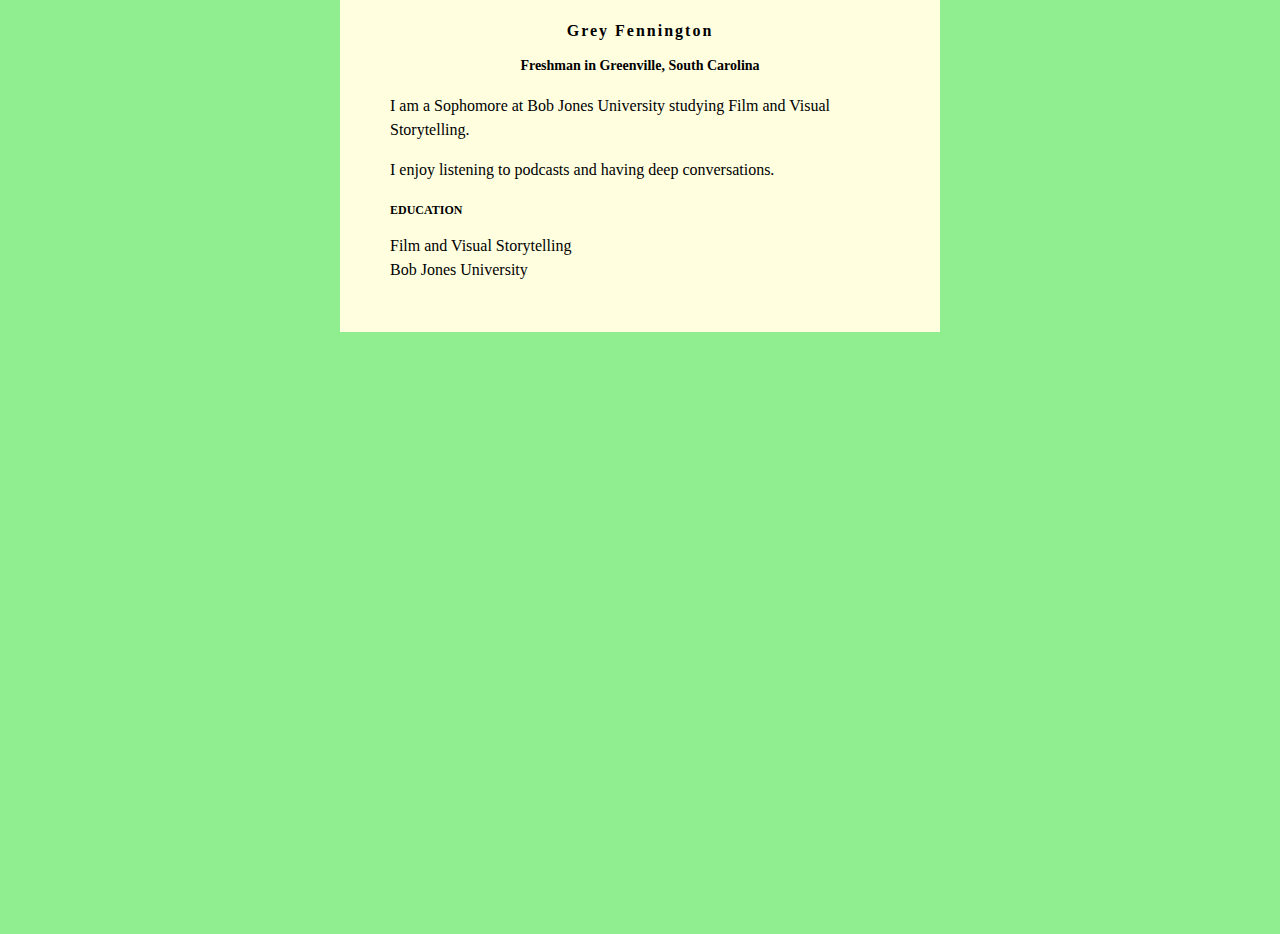
==== index.html @ 3fb25a8d "Rename Index.html to index.html" ====
<html>
<head>
<style>
body {
    background: lightgreen;
    font-family: Magneto;
}  
#content {
    background: lightyellow;
    min-width: 200px;
    max-width: 500px;
    padding: 50px;
    margin: auto;
    margin-top: -50px;
    line-height: 150%;
}
h1 {
    letter-spacing: 2px;
    font-size: 16px;
    text-align: center;
}
h2 {
    font-size: 14px;
    text-align: center;
}
h3 {
    font-size: 12px;
}
</style>
</head>    
<body>
    <div id="content">
        <h1>Grey Fennington</h1>
        <h2>Freshman in Greenville, South Carolina</h2>
        
         <p>I am a Sophomore at Bob Jones University studying Film and Visual Storytelling.</p>
         <p>
          
         </p> 
         <p>
            I enjoy listening to podcasts and having deep conversations.
         </p>
        <h3>EDUCATION</h3>
        Film and Visual Storytelling<br />
        Bob Jones University
    </div>
           
</body>
</html>
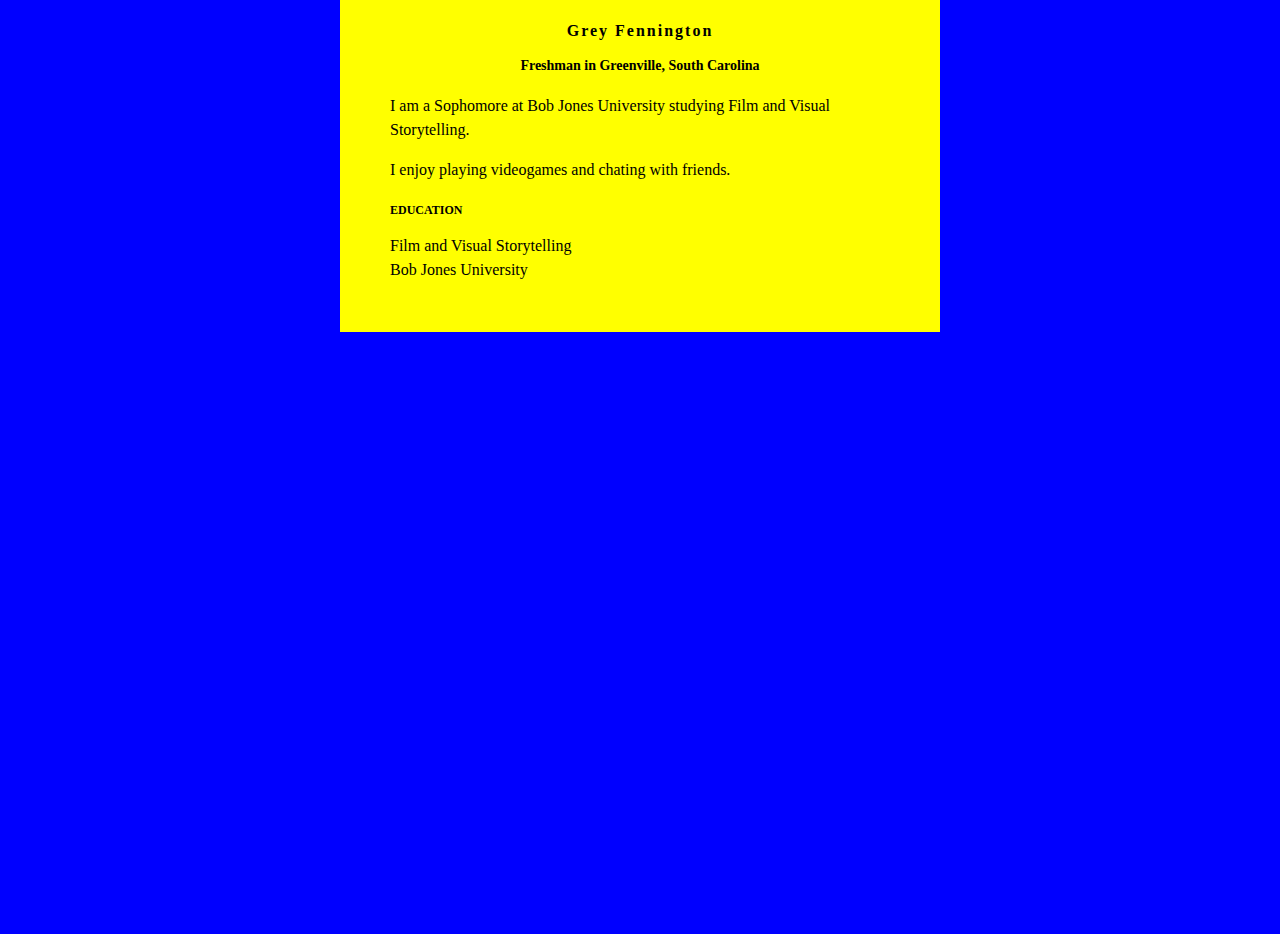
==== commit 217e35a7: "Update index.html" ====
--- a/index.html
+++ b/index.html
@@ -2,11 +2,11 @@
 <head>
 <style>
 body {
-    background: lightgreen;
+    background: Blue;
     font-family: Magneto;
 }  
 #content {
-    background: lightyellow;
+    background: Yellow;
     min-width: 200px;
     max-width: 500px;
     padding: 50px;
@@ -38,7 +38,7 @@
           
          </p> 
          <p>
-            I enjoy listening to podcasts and having deep conversations.
+            I enjoy playing videogames and chating with friends.
          </p>
         <h3>EDUCATION</h3>
         Film and Visual Storytelling<br />
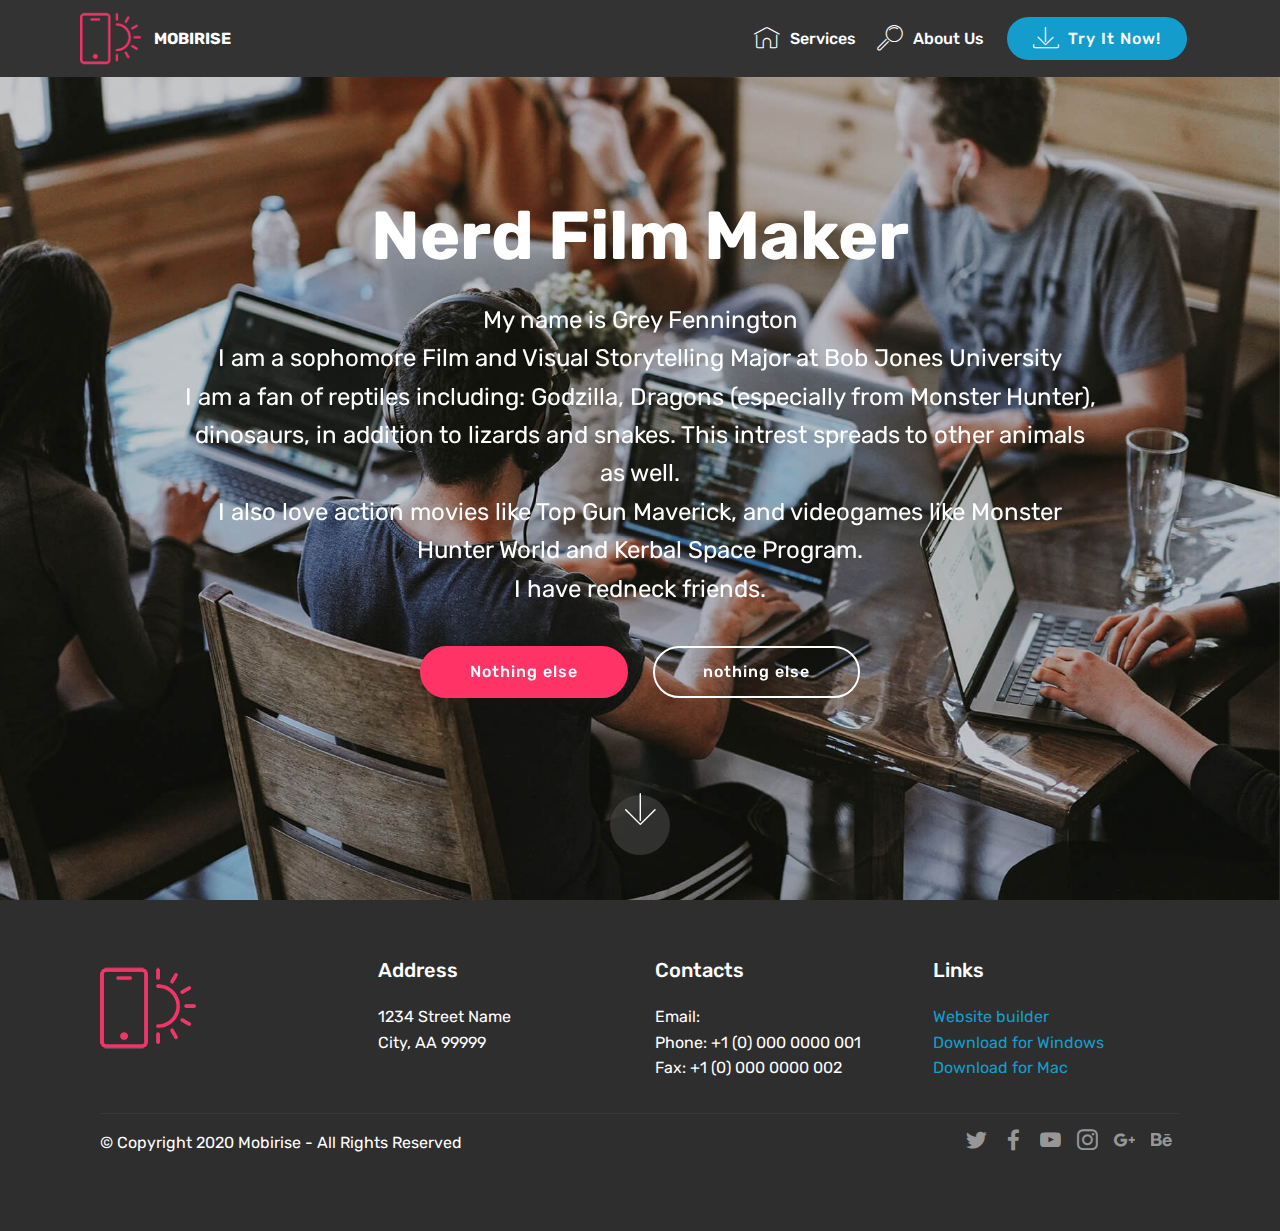
==== commit ac21796e: "Add files via upload" ====
--- a/index.html
+++ b/index.html
@@ -1,49 +1,213 @@
-<html>
+<!DOCTYPE html>
+<html  >
 <head>
-<style>
-body {
-    background: Blue;
-    font-family: Magneto;
-}  
-#content {
-    background: Yellow;
-    min-width: 200px;
-    max-width: 500px;
-    padding: 50px;
-    margin: auto;
-    margin-top: -50px;
-    line-height: 150%;
-}
-h1 {
-    letter-spacing: 2px;
-    font-size: 16px;
-    text-align: center;
-}
-h2 {
-    font-size: 14px;
-    text-align: center;
-}
-h3 {
-    font-size: 12px;
-}
-</style>
-</head>    
+  <!-- Site made with Mobirise Website Builder v4.12.4, https://mobirise.com -->
+  <meta charset="UTF-8">
+  <meta http-equiv="X-UA-Compatible" content="IE=edge">
+  <meta name="generator" content="Mobirise v4.12.4, mobirise.com">
+  <meta name="viewport" content="width=device-width, initial-scale=1, minimum-scale=1">
+  <link rel="shortcut icon" href="assets/images/logo2.png" type="image/x-icon">
+  <meta name="description" content="">
+  
+  
+  <title>Home</title>
+  <link rel="stylesheet" href="assets/web/assets/mobirise-icons/mobirise-icons.css">
+  <link rel="stylesheet" href="assets/bootstrap/css/bootstrap.min.css">
+  <link rel="stylesheet" href="assets/bootstrap/css/bootstrap-grid.min.css">
+  <link rel="stylesheet" href="assets/bootstrap/css/bootstrap-reboot.min.css">
+  <link rel="stylesheet" href="assets/socicon/css/styles.css">
+  <link rel="stylesheet" href="assets/tether/tether.min.css">
+  <link rel="stylesheet" href="assets/dropdown/css/style.css">
+  <link rel="stylesheet" href="assets/theme/css/style.css">
+  <link rel="preload" as="style" href="assets/mobirise/css/mbr-additional.css"><link rel="stylesheet" href="assets/mobirise/css/mbr-additional.css" type="text/css">
+  
+  
+  
+</head>
 <body>
-    <div id="content">
-        <h1>Grey Fennington</h1>
-        <h2>Freshman in Greenville, South Carolina</h2>
-        
-         <p>I am a Sophomore at Bob Jones University studying Film and Visual Storytelling.</p>
-         <p>
-          
-         </p> 
-         <p>
-            I enjoy playing videogames and chating with friends.
-         </p>
-        <h3>EDUCATION</h3>
-        Film and Visual Storytelling<br />
-        Bob Jones University
+  <section class="menu cid-qTkzRZLJNu" once="menu" id="menu1-0">
+
+    
+
+    <nav class="navbar navbar-expand beta-menu navbar-dropdown align-items-center navbar-fixed-top navbar-toggleable-sm">
+        <button class="navbar-toggler navbar-toggler-right" type="button" data-toggle="collapse" data-target="#navbarSupportedContent" aria-controls="navbarSupportedContent" aria-expanded="false" aria-label="Toggle navigation">
+            <div class="hamburger">
+                <span></span>
+                <span></span>
+                <span></span>
+                <span></span>
+            </div>
+        </button>
+        <div class="menu-logo">
+            <div class="navbar-brand">
+                <span class="navbar-logo">
+                    <a href="https://mobirise.com">
+                         <img src="assets/images/logo2.png" alt="Mobirise" style="height: 3.8rem;">
+                    </a>
+                </span>
+                <span class="navbar-caption-wrap">
+                    <a class="navbar-caption text-white display-4" href="https://mobirise.com">
+                        MOBIRISE
+                    </a>
+                </span>
+            </div>
+        </div>
+        <div class="collapse navbar-collapse" id="navbarSupportedContent">
+            <ul class="navbar-nav nav-dropdown" data-app-modern-menu="true">
+                <li class="nav-item">
+                    <a class="nav-link link text-white display-4" href="https://mobirise.com">
+                        <span class="mbri-home mbr-iconfont mbr-iconfont-btn"></span>
+                        Services
+                    </a>
+                </li>
+                <li class="nav-item">
+                    <a class="nav-link link text-white display-4" href="https://mobirise.com">
+                        <span class="mbri-search mbr-iconfont mbr-iconfont-btn"></span>
+                        About Us
+                    </a>
+                </li>
+            </ul>
+            <div class="navbar-buttons mbr-section-btn">
+                <a class="btn btn-sm btn-primary display-4" href="https://mobirise.com">
+                    <span class="mbri-save mbr-iconfont mbr-iconfont-btn "></span>
+                    Try It Now!
+                </a>
+            </div>
+        </div>
+    </nav>
+</section>
+
+<section class="engine"><a href="https://mobirise.info/a">online website builder</a></section><section class="cid-qTkA127IK8 mbr-fullscreen mbr-parallax-background" id="header2-1">
+
+    
+
+    
+
+    <div class="container align-center">
+        <div class="row justify-content-md-center">
+            <div class="mbr-white col-md-10">
+                <h1 class="mbr-section-title mbr-bold pb-3 mbr-fonts-style display-1">Nerd Film Maker</h1>
+                
+                <p class="mbr-text pb-3 mbr-fonts-style display-5">My name is Grey Fennington<br>I am a sophomore Film and Visual Storytelling Major at Bob Jones University<br>I am a fan of reptiles including: Godzilla, Dragons (especially from Monster Hunter), dinosaurs, in addition to lizards and snakes. This intrest spreads to other animals as well.<br>I also love action movies like Top Gun Maverick, and videogames like Monster Hunter World and Kerbal Space Program.<br>I have redneck friends.</p>
+                <div class="mbr-section-btn"><a class="btn btn-md btn-secondary display-4" href="https://mobirise.com">Nothing else</a>
+                    <a class="btn btn-md btn-white-outline display-4" href="https://mobirise.com">nothing else</a></div>
+            </div>
+        </div>
     </div>
-           
+    <div class="mbr-arrow hidden-sm-down" aria-hidden="true">
+        <a href="#next">
+            <i class="mbri-down mbr-iconfont"></i>
+        </a>
+    </div>
+</section>
+
+<section class="cid-qTkAaeaxX5" id="footer1-2">
+
+    
+
+    
+
+    <div class="container">
+        <div class="media-container-row content text-white">
+            <div class="col-12 col-md-3">
+                <div class="media-wrap">
+                    <a href="https://mobirise.com/">
+                        <img src="assets/images/logo2.png" alt="Mobirise">
+                    </a>
+                </div>
+            </div>
+            <div class="col-12 col-md-3 mbr-fonts-style display-7">
+                <h5 class="pb-3">
+                    Address
+                </h5>
+                <p class="mbr-text">
+                    1234 Street Name
+                    <br>City, AA 99999
+                </p>
+            </div>
+            <div class="col-12 col-md-3 mbr-fonts-style display-7">
+                <h5 class="pb-3">
+                    Contacts
+                </h5>
+                <p class="mbr-text">
+                    Email:&nbsp;<br>Phone: +1 (0) 000 0000 001
+                    <br>Fax: +1 (0) 000 0000 002
+                </p>
+            </div>
+            <div class="col-12 col-md-3 mbr-fonts-style display-7">
+                <h5 class="pb-3">
+                    Links
+                </h5>
+                <p class="mbr-text">
+                    <a class="text-primary" href="https://mobirise.com/">Website builder</a>
+                    <br><a class="text-primary" href="https://mobirise.com/mobirise-free-win.zip">Download for Windows</a>
+                    <br><a class="text-primary" href="https://mobirise.com/mobirise-free-mac.zip">Download for Mac</a>
+                </p>
+            </div>
+        </div>
+        <div class="footer-lower">
+            <div class="media-container-row">
+                <div class="col-sm-12">
+                    <hr>
+                </div>
+            </div>
+            <div class="media-container-row mbr-white">
+                <div class="col-sm-6 copyright">
+                    <p class="mbr-text mbr-fonts-style display-7">
+                        © Copyright 2020 Mobirise - All Rights Reserved
+                    </p>
+                </div>
+                <div class="col-md-6">
+                    <div class="social-list align-right">
+                        <div class="soc-item">
+                            <a href="https://twitter.com/mobirise" target="_blank">
+                                <span class="socicon-twitter socicon mbr-iconfont mbr-iconfont-social"></span>
+                            </a>
+                        </div>
+                        <div class="soc-item">
+                            <a href="https://www.facebook.com/pages/Mobirise/1616226671953247" target="_blank">
+                                <span class="socicon-facebook socicon mbr-iconfont mbr-iconfont-social"></span>
+                            </a>
+                        </div>
+                        <div class="soc-item">
+                            <a href="https://www.youtube.com/c/mobirise" target="_blank">
+                                <span class="socicon-youtube socicon mbr-iconfont mbr-iconfont-social"></span>
+                            </a>
+                        </div>
+                        <div class="soc-item">
+                            <a href="https://instagram.com/mobirise" target="_blank">
+                                <span class="socicon-instagram socicon mbr-iconfont mbr-iconfont-social"></span>
+                            </a>
+                        </div>
+                        <div class="soc-item">
+                            <a href="https://plus.google.com/u/0/+Mobirise" target="_blank">
+                                <span class="socicon-googleplus socicon mbr-iconfont mbr-iconfont-social"></span>
+                            </a>
+                        </div>
+                        <div class="soc-item">
+                            <a href="https://www.behance.net/Mobirise" target="_blank">
+                                <span class="socicon-behance socicon mbr-iconfont mbr-iconfont-social"></span>
+                            </a>
+                        </div>
+                    </div>
+                </div>
+            </div>
+        </div>
+    </div>
+</section>
+
+
+  <script src="assets/web/assets/jquery/jquery.min.js"></script>
+  <script src="assets/popper/popper.min.js"></script>
+  <script src="assets/bootstrap/js/bootstrap.min.js"></script>
+  <script src="assets/tether/tether.min.js"></script>
+  <script src="assets/dropdown/js/nav-dropdown.js"></script>
+  <script src="assets/dropdown/js/navbar-dropdown.js"></script>
+  <script src="assets/touchswipe/jquery.touch-swipe.min.js"></script>
+  <script src="assets/parallax/jarallax.min.js"></script>
+  <script src="assets/smoothscroll/smooth-scroll.js"></script>
+  <script src="assets/theme/js/script.js"></script>
+  
+  
 </body>
-</html>
+</html>--- a/assets/web/assets/mobirise-icons/mobirise-icons.css
+++ b/assets/web/assets/mobirise-icons/mobirise-icons.css
@@ -0,0 +1,477 @@
+@font-face {
+  font-family: 'MobiriseIcons';
+  src:  url('mobirise-icons.eot?spat4u');
+  src:  url('mobirise-icons.eot?spat4u#iefix') format('embedded-opentype'),
+    url('mobirise-icons.ttf?spat4u') format('truetype'),
+    url('mobirise-icons.woff?spat4u') format('woff'),
+    url('mobirise-icons.svg?spat4u#MobiriseIcons') format('svg');
+  font-weight: normal;
+  font-style: normal;
+  font-display: swap;
+}
+
+[class^="mbri-"], [class*=" mbri-"] {
+  /* use !important to prevent issues with browser extensions that change fonts */
+  font-family: MobiriseIcons !important;
+  speak: none;
+  font-style: normal;
+  font-weight: normal;
+  font-variant: normal;
+  text-transform: none;
+  line-height: 1;
+
+  /* Better Font Rendering =========== */
+  -webkit-font-smoothing: antialiased;
+  -moz-osx-font-smoothing: grayscale;
+}
+
+.mbri-add-submenu:before {
+  content: "\e900";
+}
+.mbri-alert:before {
+  content: "\e901";
+}
+.mbri-align-center:before {
+  content: "\e902";
+}
+.mbri-align-justify:before {
+  content: "\e903";
+}
+.mbri-align-left:before {
+  content: "\e904";
+}
+.mbri-align-right:before {
+  content: "\e905";
+}
+.mbri-android:before {
+  content: "\e906";
+}
+.mbri-apple:before {
+  content: "\e907";
+}
+.mbri-arrow-down:before {
+  content: "\e908";
+}
+.mbri-arrow-next:before {
+  content: "\e909";
+}
+.mbri-arrow-prev:before {
+  content: "\e90a";
+}
+.mbri-arrow-up:before {
+  content: "\e90b";
+}
+.mbri-bold:before {
+  content: "\e90c";
+}
+.mbri-bookmark:before {
+  content: "\e90d";
+}
+.mbri-bootstrap:before {
+  content: "\e90e";
+}
+.mbri-briefcase:before {
+  content: "\e90f";
+}
+.mbri-browse:before {
+  content: "\e910";
+}
+.mbri-bulleted-list:before {
+  content: "\e911";
+}
+.mbri-calendar:before {
+  content: "\e912";
+}
+.mbri-camera:before {
+  content: "\e913";
+}
+.mbri-cart-add:before {
+  content: "\e914";
+}
+.mbri-cart-full:before {
+  content: "\e915";
+}
+.mbri-cash:before {
+  content: "\e916";
+}
+.mbri-change-style:before {
+  content: "\e917";
+}
+.mbri-chat:before {
+  content: "\e918";
+}
+.mbri-clock:before {
+  content: "\e919";
+}
+.mbri-close:before {
+  content: "\e91a";
+}
+.mbri-cloud:before {
+  content: "\e91b";
+}
+.mbri-code:before {
+  content: "\e91c";
+}
+.mbri-contact-form:before {
+  content: "\e91d";
+}
+.mbri-credit-card:before {
+  content: "\e91e";
+}
+.mbri-cursor-click:before {
+  content: "\e91f";
+}
+.mbri-cust-feedback:before {
+  content: "\e920";
+}
+.mbri-database:before {
+  content: "\e921";
+}
+.mbri-delivery:before {
+  content: "\e922";
+}
+.mbri-desktop:before {
+  content: "\e923";
+}
+.mbri-devices:before {
+  content: "\e924";
+}
+.mbri-down:before {
+  content: "\e925";
+}
+.mbri-download:before {
+  content: "\e989";
+}
+.mbri-drag-n-drop:before {
+  content: "\e927";
+}
+.mbri-drag-n-drop2:before {
+  content: "\e928";
+}
+.mbri-edit:before {
+  content: "\e929";
+}
+.mbri-edit2:before {
+  content: "\e92a";
+}
+.mbri-error:before {
+  content: "\e92b";
+}
+.mbri-extension:before {
+  content: "\e92c";
+}
+.mbri-features:before {
+  content: "\e92d";
+}
+.mbri-file:before {
+  content: "\e92e";
+}
+.mbri-flag:before {
+  content: "\e92f";
+}
+.mbri-folder:before {
+  content: "\e930";
+}
+.mbri-gift:before {
+  content: "\e931";
+}
+.mbri-github:before {
+  content: "\e932";
+}
+.mbri-globe:before {
+  content: "\e933";
+}
+.mbri-globe-2:before {
+  content: "\e934";
+}
+.mbri-growing-chart:before {
+  content: "\e935";
+}
+.mbri-hearth:before {
+  content: "\e936";
+}
+.mbri-help:before {
+  content: "\e937";
+}
+.mbri-home:before {
+  content: "\e938";
+}
+.mbri-hot-cup:before {
+  content: "\e939";
+}
+.mbri-idea:before {
+  content: "\e93a";
+}
+.mbri-image-gallery:before {
+  content: "\e93b";
+}
+.mbri-image-slider:before {
+  content: "\e93c";
+}
+.mbri-info:before {
+  content: "\e93d";
+}
+.mbri-italic:before {
+  content: "\e93e";
+}
+.mbri-key:before {
+  content: "\e93f";
+}
+.mbri-laptop:before {
+  content: "\e940";
+}
+.mbri-layers:before {
+  content: "\e941";
+}
+.mbri-left-right:before {
+  content: "\e942";
+}
+.mbri-left:before {
+  content: "\e943";
+}
+.mbri-letter:before {
+  content: "\e944";
+}
+.mbri-like:before {
+  content: "\e945";
+}
+.mbri-link:before {
+  content: "\e946";
+}
+.mbri-lock:before {
+  content: "\e947";
+}
+.mbri-login:before {
+  content: "\e948";
+}
+.mbri-logout:before {
+  content: "\e949";
+}
+.mbri-magic-stick:before {
+  content: "\e94a";
+}
+.mbri-map-pin:before {
+  content: "\e94b";
+}
+.mbri-menu:before {
+  content: "\e94c";
+}
+.mbri-mobile:before {
+  content: "\e94d";
+}
+.mbri-mobile2:before {
+  content: "\e94e";
+}
+.mbri-mobirise:before {
+  content: "\e94f";
+}
+.mbri-more-horizontal:before {
+  content: "\e950";
+}
+.mbri-more-vertical:before {
+  content: "\e951";
+}
+.mbri-music:before {
+  content: "\e952";
+}
+.mbri-new-file:before {
+  content: "\e953";
+}
+.mbri-numbered-list:before {
+  content: "\e954";
+}
+.mbri-opened-folder:before {
+  content: "\e955";
+}
+.mbri-pages:before {
+  content: "\e956";
+}
+.mbri-paper-plane:before {
+  content: "\e957";
+}
+.mbri-paperclip:before {
+  content: "\e958";
+}
+.mbri-photo:before {
+  content: "\e959";
+}
+.mbri-photos:before {
+  content: "\e95a";
+}
+.mbri-pin:before {
+  content: "\e95b";
+}
+.mbri-play:before {
+  content: "\e95c";
+}
+.mbri-plus:before {
+  content: "\e95d";
+}
+.mbri-preview:before {
+  content: "\e95e";
+}
+.mbri-print:before {
+  content: "\e95f";
+}
+.mbri-protect:before {
+  content: "\e960";
+}
+.mbri-question:before {
+  content: "\e961";
+}
+.mbri-quote-left:before {
+  content: "\e962";
+}
+.mbri-quote-right:before {
+  content: "\e963";
+}
+.mbri-refresh:before {
+  content: "\e964";
+}
+.mbri-responsive:before {
+  content: "\e965";
+}
+.mbri-right:before {
+  content: "\e966";
+}
+.mbri-rocket:before {
+  content: "\e967";
+}
+.mbri-sad-face:before {
+  content: "\e968";
+}
+.mbri-sale:before {
+  content: "\e969";
+}
+.mbri-save:before {
+  content: "\e96a";
+}
+.mbri-search:before {
+  content: "\e96b";
+}
+.mbri-setting:before {
+  content: "\e96c";
+}
+.mbri-setting2:before {
+  content: "\e96d";
+}
+.mbri-setting3:before {
+  content: "\e96e";
+}
+.mbri-share:before {
+  content: "\e96f";
+}
+.mbri-shopping-bag:before {
+  content: "\e970";
+}
+.mbri-shopping-basket:before {
+  content: "\e971";
+}
+.mbri-shopping-cart:before {
+  content: "\e972";
+}
+.mbri-sites:before {
+  content: "\e973";
+}
+.mbri-smile-face:before {
+  content: "\e974";
+}
+.mbri-speed:before {
+  content: "\e975";
+}
+.mbri-star:before {
+  content: "\e976";
+}
+.mbri-success:before {
+  content: "\e977";
+}
+.mbri-sun:before {
+  content: "\e978";
+}
+.mbri-sun2:before {
+  content: "\e979";
+}
+.mbri-tablet:before {
+  content: "\e97a";
+}
+.mbri-tablet-vertical:before {
+  content: "\e97b";
+}
+.mbri-target:before {
+  content: "\e97c";
+}
+.mbri-timer:before {
+  content: "\e97d";
+}
+.mbri-to-ftp:before {
+  content: "\e97e";
+}
+.mbri-to-local-drive:before {
+  content: "\e97f";
+}
+.mbri-touch-swipe:before {
+  content: "\e980";
+}
+.mbri-touch:before {
+  content: "\e981";
+}
+.mbri-trash:before {
+  content: "\e982";
+}
+.mbri-underline:before {
+  content: "\e983";
+}
+.mbri-unlink:before {
+  content: "\e984";
+}
+.mbri-unlock:before {
+  content: "\e985";
+}
+.mbri-up-down:before {
+  content: "\e986";
+}
+.mbri-up:before {
+  content: "\e987";
+}
+.mbri-update:before {
+  content: "\e988";
+}
+.mbri-upload:before {
+ content: "\e926"; 
+}
+.mbri-user:before {
+  content: "\e98a";
+}
+.mbri-user2:before {
+  content: "\e98b";
+}
+.mbri-users:before {
+  content: "\e98c";
+}
+.mbri-video:before {
+  content: "\e98d";
+}
+.mbri-video-play:before {
+  content: "\e98e";
+}
+.mbri-watch:before {
+  content: "\e98f";
+}
+.mbri-website-theme:before {
+  content: "\e990";
+}
+.mbri-wifi:before {
+  content: "\e991";
+}
+.mbri-windows:before {
+  content: "\e992";
+}
+.mbri-zoom-out:before {
+  content: "\e993";
+}
+.mbri-redo:before {
+  content: "\e994";
+}
+.mbri-undo:before {
+  content: "\e995";
+}
--- a/assets/socicon/css/styles.css
+++ b/assets/socicon/css/styles.css
@@ -0,0 +1,933 @@
+@charset "UTF-8";
+
+@font-face {
+  font-family: 'Socicon';
+  src:  url('../fonts/socicon.eot');
+  src:  url('../fonts/socicon.eot?#iefix') format('embedded-opentype'),
+    url('../fonts/socicon.woff2') format('woff2'),
+    url('../fonts/socicon.ttf') format('truetype'),
+    url('../fonts/socicon.woff') format('woff'),
+    url('../fonts/socicon.svg#socicon') format('svg');
+  font-weight: normal;
+  font-style: normal;
+}
+
+[data-icon]:before {
+  font-family: "socicon" !important;
+  content: attr(data-icon);
+  font-style: normal !important;
+  font-weight: normal !important;
+  font-variant: normal !important;
+  text-transform: none !important;
+  speak: none;
+  line-height: 1;
+  -webkit-font-smoothing: antialiased;
+  -moz-osx-font-smoothing: grayscale;
+}
+
+[class^="socicon-"], [class*=" socicon-"] {
+  /* use !important to prevent issues with browser extensions that change fonts */
+  font-family: 'Socicon' !important;
+  speak: none;
+  font-style: normal;
+  font-weight: normal;
+  font-variant: normal;
+  text-transform: none;
+  line-height: 1;
+
+  /* Better Font Rendering =========== */
+  -webkit-font-smoothing: antialiased;
+  -moz-osx-font-smoothing: grayscale;
+}
+
+.socicon-eitaa:before {
+  content: "\e97c";
+}
+.socicon-soroush:before {
+  content: "\e97d";
+}
+.socicon-bale:before {
+  content: "\e97e";
+}
+.socicon-zazzle:before {
+  content: "\e97b";
+}
+.socicon-society6:before {
+  content: "\e97a";
+}
+.socicon-redbubble:before {
+  content: "\e979";
+}
+.socicon-avvo:before {
+  content: "\e978";
+}
+.socicon-stitcher:before {
+  content: "\e977";
+}
+.socicon-googlehangouts:before {
+  content: "\e974";
+}
+.socicon-dlive:before {
+  content: "\e975";
+}
+.socicon-vsco:before {
+  content: "\e976";
+}
+.socicon-flipboard:before {
+  content: "\e973";
+}
+.socicon-ubuntu:before {
+  content: "\e958";
+}
+.socicon-artstation:before {
+  content: "\e959";
+}
+.socicon-invision:before {
+  content: "\e95a";
+}
+.socicon-torial:before {
+  content: "\e95b";
+}
+.socicon-collectorz:before {
+  content: "\e95c";
+}
+.socicon-seenthis:before {
+  content: "\e95d";
+}
+.socicon-googleplaymusic:before {
+  content: "\e95e";
+}
+.socicon-debian:before {
+  content: "\e95f";
+}
+.socicon-filmfreeway:before {
+  content: "\e960";
+}
+.socicon-gnome:before {
+  content: "\e961";
+}
+.socicon-itchio:before {
+  content: "\e962";
+}
+.socicon-jamendo:before {
+  content: "\e963";
+}
+.socicon-mix:before {
+  content: "\e964";
+}
+.socicon-sharepoint:before {
+  content: "\e965";
+}
+.socicon-tinder:before {
+  content: "\e966";
+}
+.socicon-windguru:before {
+  content: "\e967";
+}
+.socicon-cdbaby:before {
+  content: "\e968";
+}
+.socicon-elementaryos:before {
+  content: "\e969";
+}
+.socicon-stage32:before {
+  content: "\e96a";
+}
+.socicon-tiktok:before {
+  content: "\e96b";
+}
+.socicon-gitter:before {
+  content: "\e96c";
+}
+.socicon-letterboxd:before {
+  content: "\e96d";
+}
+.socicon-threema:before {
+  content: "\e96e";
+}
+.socicon-splice:before {
+  content: "\e96f";
+}
+.socicon-metapop:before {
+  content: "\e970";
+}
+.socicon-naver:before {
+  content: "\e971";
+}
+.socicon-remote:before {
+  content: "\e972";
+}
+.socicon-internet:before {
+  content: "\e957";
+}
+.socicon-moddb:before {
+  content: "\e94b";
+}
+.socicon-indiedb:before {
+  content: "\e94c";
+}
+.socicon-traxsource:before {
+  content: "\e94d";
+}
+.socicon-gamefor:before {
+  content: "\e94e";
+}
+.socicon-pixiv:before {
+  content: "\e94f";
+}
+.socicon-myanimelist:before {
+  content: "\e950";
+}
+.socicon-blackberry:before {
+  content: "\e951";
+}
+.socicon-wickr:before {
+  content: "\e952";
+}
+.socicon-spip:before {
+  content: "\e953";
+}
+.socicon-napster:before {
+  content: "\e954";
+}
+.socicon-beatport:before {
+  content: "\e955";
+}
+.socicon-hackerone:before {
+  content: "\e956";
+}
+.socicon-hackernews:before {
+  content: "\e946";
+}
+.socicon-smashwords:before {
+  content: "\e947";
+}
+.socicon-kobo:before {
+  content: "\e948";
+}
+.socicon-bookbub:before {
+  content: "\e949";
+}
+.socicon-mailru:before {
+  content: "\e94a";
+}
+.socicon-gitlab:before {
+  content: "\e945";
+}
+.socicon-instructables:before {
+  content: "\e944";
+}
+.socicon-portfolio:before {
+  content: "\e943";
+}
+.socicon-codered:before {
+  content: "\e940";
+}
+.socicon-origin:before {
+  content: "\e941";
+}
+.socicon-nextdoor:before {
+  content: "\e942";
+}
+.socicon-udemy:before {
+  content: "\e93f";
+}
+.socicon-livemaster:before {
+  content: "\e93e";
+}
+.socicon-crunchbase:before {
+  content: "\e93b";
+}
+.socicon-homefy:before {
+  content: "\e93c";
+}
+.socicon-calendly:before {
+  content: "\e93d";
+}
+.socicon-realtor:before {
+  content: "\e90f";
+}
+.socicon-tidal:before {
+  content: "\e910";
+}
+.socicon-qobuz:before {
+  content: "\e911";
+}
+.socicon-natgeo:before {
+  content: "\e912";
+}
+.socicon-mastodon:before {
+  content: "\e913";
+}
+.socicon-unsplash:before {
+  content: "\e914";
+}
+.socicon-homeadvisor:before {
+  content: "\e915";
+}
+.socicon-angieslist:before {
+  content: "\e916";
+}
+.socicon-codepen:before {
+  content: "\e917";
+}
+.socicon-slack:before {
+  content: "\e918";
+}
+.socicon-openaigym:before {
+  content: "\e919";
+}
+.socicon-logmein:before {
+  content: "\e91a";
+}
+.socicon-fiverr:before {
+  content: "\e91b";
+}
+.socicon-gotomeeting:before {
+  content: "\e91c";
+}
+.socicon-aliexpress:before {
+  content: "\e91d";
+}
+.socicon-guru:before {
+  content: "\e91e";
+}
+.socicon-appstore:before {
+  content: "\e91f";
+}
+.socicon-homes:before {
+  content: "\e920";
+}
+.socicon-zoom:before {
+  content: "\e921";
+}
+.socicon-alibaba:before {
+  content: "\e922";
+}
+.socicon-craigslist:before {
+  content: "\e923";
+}
+.socicon-wix:before {
+  content: "\e924";
+}
+.socicon-redfin:before {
+  content: "\e925";
+}
+.socicon-googlecalendar:before {
+  content: "\e926";
+}
+.socicon-shopify:before {
+  content: "\e927";
+}
+.socicon-freelancer:before {
+  content: "\e928";
+}
+.socicon-seedrs:before {
+  content: "\e929";
+}
+.socicon-bing:before {
+  content: "\e92a";
+}
+.socicon-doodle:before {
+  content: "\e92b";
+}
+.socicon-bonanza:before {
+  content: "\e92c";
+}
+.socicon-squarespace:before {
+  content: "\e92d";
+}
+.socicon-toptal:before {
+  content: "\e92e";
+}
+.socicon-gust:before {
+  content: "\e92f";
+}
+.socicon-ask:before {
+  content: "\e930";
+}
+.socicon-trulia:before {
+  content: "\e931";
+}
+.socicon-loomly:before {
+  content: "\e932";
+}
+.socicon-ghost:before {
+  content: "\e933";
+}
+.socicon-upwork:before {
+  content: "\e934";
+}
+.socicon-fundable:before {
+  content: "\e935";
+}
+.socicon-booking:before {
+  content: "\e936";
+}
+.socicon-googlemaps:before {
+  content: "\e937";
+}
+.socicon-zillow:before {
+  content: "\e938";
+}
+.socicon-niconico:before {
+  content: "\e939";
+}
+.socicon-toneden:before {
+  content: "\e93a";
+}
+.socicon-augment:before {
+  content: "\e908";
+}
+.socicon-bitbucket:before {
+  content: "\e909";
+}
+.socicon-fyuse:before {
+  content: "\e90a";
+}
+.socicon-yt-gaming:before {
+  content: "\e90b";
+}
+.socicon-sketchfab:before {
+  content: "\e90c";
+}
+.socicon-mobcrush:before {
+  content: "\e90d";
+}
+.socicon-microsoft:before {
+  content: "\e90e";
+}
+.socicon-pandora:before {
+  content: "\e907";
+}
+.socicon-messenger:before {
+  content: "\e906";
+}
+.socicon-gamewisp:before {
+  content: "\e905";
+}
+.socicon-bloglovin:before {
+  content: "\e904";
+}
+.socicon-tunein:before {
+  content: "\e903";
+}
+.socicon-gamejolt:before {
+  content: "\e901";
+}
+.socicon-trello:before {
+  content: "\e902";
+}
+.socicon-spreadshirt:before {
+  content: "\e900";
+}
+.socicon-500px:before {
+  content: "\e000";
+}
+.socicon-8tracks:before {
+  content: "\e001";
+}
+.socicon-airbnb:before {
+  content: "\e002";
+}
+.socicon-alliance:before {
+  content: "\e003";
+}
+.socicon-amazon:before {
+  content: "\e004";
+}
+.socicon-amplement:before {
+  content: "\e005";
+}
+.socicon-android:before {
+  content: "\e006";
+}
+.socicon-angellist:before {
+  content: "\e007";
+}
+.socicon-apple:before {
+  content: "\e008";
+}
+.socicon-appnet:before {
+  content: "\e009";
+}
+.socicon-baidu:before {
+  content: "\e00a";
+}
+.socicon-bandcamp:before {
+  content: "\e00b";
+}
+.socicon-battlenet:before {
+  content: "\e00c";
+}
+.socicon-mixer:before {
+  content: "\e00d";
+}
+.socicon-bebee:before {
+  content: "\e00e";
+}
+.socicon-bebo:before {
+  content: "\e00f";
+}
+.socicon-behance:before {
+  content: "\e010";
+}
+.socicon-blizzard:before {
+  content: "\e011";
+}
+.socicon-blogger:before {
+  content: "\e012";
+}
+.socicon-buffer:before {
+  content: "\e013";
+}
+.socicon-chrome:before {
+  content: "\e014";
+}
+.socicon-coderwall:before {
+  content: "\e015";
+}
+.socicon-curse:before {
+  content: "\e016";
+}
+.socicon-dailymotion:before {
+  content: "\e017";
+}
+.socicon-deezer:before {
+  content: "\e018";
+}
+.socicon-delicious:before {
+  content: "\e019";
+}
+.socicon-deviantart:before {
+  content: "\e01a";
+}
+.socicon-diablo:before {
+  content: "\e01b";
+}
+.socicon-digg:before {
+  content: "\e01c";
+}
+.socicon-discord:before {
+  content: "\e01d";
+}
+.socicon-disqus:before {
+  content: "\e01e";
+}
+.socicon-douban:before {
+  content: "\e01f";
+}
+.socicon-draugiem:before {
+  content: "\e020";
+}
+.socicon-dribbble:before {
+  content: "\e021";
+}
+.socicon-drupal:before {
+  content: "\e022";
+}
+.socicon-ebay:before {
+  content: "\e023";
+}
+.socicon-ello:before {
+  content: "\e024";
+}
+.socicon-endomodo:before {
+  content: "\e025";
+}
+.socicon-envato:before {
+  content: "\e026";
+}
+.socicon-etsy:before {
+  content: "\e027";
+}
+.socicon-facebook:before {
+  content: "\e028";
+}
+.socicon-feedburner:before {
+  content: "\e029";
+}
+.socicon-filmweb:before {
+  content: "\e02a";
+}
+.socicon-firefox:before {
+  content: "\e02b";
+}
+.socicon-flattr:before {
+  content: "\e02c";
+}
+.socicon-flickr:before {
+  content: "\e02d";
+}
+.socicon-formulr:before {
+  content: "\e02e";
+}
+.socicon-forrst:before {
+  content: "\e02f";
+}
+.socicon-foursquare:before {
+  content: "\e030";
+}
+.socicon-friendfeed:before {
+  content: "\e031";
+}
+.socicon-github:before {
+  content: "\e032";
+}
+.socicon-goodreads:before {
+  content: "\e033";
+}
+.socicon-google:before {
+  content: "\e034";
+}
+.socicon-googlescholar:before {
+  content: "\e035";
+}
+.socicon-googlegroups:before {
+  content: "\e036";
+}
+.socicon-googlephotos:before {
+  content: "\e037";
+}
+.socicon-googleplus:before {
+  content: "\e038";
+}
+.socicon-grooveshark:before {
+  content: "\e039";
+}
+.socicon-hackerrank:before {
+  content: "\e03a";
+}
+.socicon-hearthstone:before {
+  content: "\e03b";
+}
+.socicon-hellocoton:before {
+  content: "\e03c";
+}
+.socicon-heroes:before {
+  content: "\e03d";
+}
+.socicon-smashcast:before {
+  content: "\e03e";
+}
+.socicon-horde:before {
+  content: "\e03f";
+}
+.socicon-houzz:before {
+  content: "\e040";
+}
+.socicon-icq:before {
+  content: "\e041";
+}
+.socicon-identica:before {
+  content: "\e042";
+}
+.socicon-imdb:before {
+  content: "\e043";
+}
+.socicon-instagram:before {
+  content: "\e044";
+}
+.socicon-issuu:before {
+  content: "\e045";
+}
+.socicon-istock:before {
+  content: "\e046";
+}
+.socicon-itunes:before {
+  content: "\e047";
+}
+.socicon-keybase:before {
+  content: "\e048";
+}
+.socicon-lanyrd:before {
+  content: "\e049";
+}
+.socicon-lastfm:before {
+  content: "\e04a";
+}
+.socicon-line:before {
+  content: "\e04b";
+}
+.socicon-linkedin:before {
+  content: "\e04c";
+}
+.socicon-livejournal:before {
+  content: "\e04d";
+}
+.socicon-lyft:before {
+  content: "\e04e";
+}
+.socicon-macos:before {
+  content: "\e04f";
+}
+.socicon-mail:before {
+  content: "\e050";
+}
+.socicon-medium:before {
+  content: "\e051";
+}
+.socicon-meetup:before {
+  content: "\e052";
+}
+.socicon-mixcloud:before {
+  content: "\e053";
+}
+.socicon-modelmayhem:before {
+  content: "\e054";
+}
+.socicon-mumble:before {
+  content: "\e055";
+}
+.socicon-myspace:before {
+  content: "\e056";
+}
+.socicon-newsvine:before {
+  content: "\e057";
+}
+.socicon-nintendo:before {
+  content: "\e058";
+}
+.socicon-npm:before {
+  content: "\e059";
+}
+.socicon-odnoklassniki:before {
+  content: "\e05a";
+}
+.socicon-openid:before {
+  content: "\e05b";
+}
+.socicon-opera:before {
+  content: "\e05c";
+}
+.socicon-outlook:before {
+  content: "\e05d";
+}
+.socicon-overwatch:before {
+  content: "\e05e";
+}
+.socicon-patreon:before {
+  content: "\e05f";
+}
+.socicon-paypal:before {
+  content: "\e060";
+}
+.socicon-periscope:before {
+  content: "\e061";
+}
+.socicon-persona:before {
+  content: "\e062";
+}
+.socicon-pinterest:before {
+  content: "\e063";
+}
+.socicon-play:before {
+  content: "\e064";
+}
+.socicon-player:before {
+  content: "\e065";
+}
+.socicon-playstation:before {
+  content: "\e066";
+}
+.socicon-pocket:before {
+  content: "\e067";
+}
+.socicon-qq:before {
+  content: "\e068";
+}
+.socicon-quora:before {
+  content: "\e069";
+}
+.socicon-raidcall:before {
+  content: "\e06a";
+}
+.socicon-ravelry:before {
+  content: "\e06b";
+}
+.socicon-reddit:before {
+  content: "\e06c";
+}
+.socicon-renren:before {
+  content: "\e06d";
+}
+.socicon-researchgate:before {
+  content: "\e06e";
+}
+.socicon-residentadvisor:before {
+  content: "\e06f";
+}
+.socicon-reverbnation:before {
+  content: "\e070";
+}
+.socicon-rss:before {
+  content: "\e071";
+}
+.socicon-sharethis:before {
+  content: "\e072";
+}
+.socicon-skype:before {
+  content: "\e073";
+}
+.socicon-slideshare:before {
+  content: "\e074";
+}
+.socicon-smugmug:before {
+  content: "\e075";
+}
+.socicon-snapchat:before {
+  content: "\e076";
+}
+.socicon-songkick:before {
+  content: "\e077";
+}
+.socicon-soundcloud:before {
+  content: "\e078";
+}
+.socicon-spotify:before {
+  content: "\e079";
+}
+.socicon-stackexchange:before {
+  content: "\e07a";
+}
+.socicon-stackoverflow:before {
+  content: "\e07b";
+}
+.socicon-starcraft:before {
+  content: "\e07c";
+}
+.socicon-stayfriends:before {
+  content: "\e07d";
+}
+.socicon-steam:before {
+  content: "\e07e";
+}
+.socicon-storehouse:before {
+  content: "\e07f";
+}
+.socicon-strava:before {
+  content: "\e080";
+}
+.socicon-streamjar:before {
+  content: "\e081";
+}
+.socicon-stumbleupon:before {
+  content: "\e082";
+}
+.socicon-swarm:before {
+  content: "\e083";
+}
+.socicon-teamspeak:before {
+  content: "\e084";
+}
+.socicon-teamviewer:before {
+  content: "\e085";
+}
+.socicon-technorati:before {
+  content: "\e086";
+}
+.socicon-telegram:before {
+  content: "\e087";
+}
+.socicon-tripadvisor:before {
+  content: "\e088";
+}
+.socicon-tripit:before {
+  content: "\e089";
+}
+.socicon-triplej:before {
+  content: "\e08a";
+}
+.socicon-tumblr:before {
+  content: "\e08b";
+}
+.socicon-twitch:before {
+  content: "\e08c";
+}
+.socicon-twitter:before {
+  content: "\e08d";
+}
+.socicon-uber:before {
+  content: "\e08e";
+}
+.socicon-ventrilo:before {
+  content: "\e08f";
+}
+.socicon-viadeo:before {
+  content: "\e090";
+}
+.socicon-viber:before {
+  content: "\e091";
+}
+.socicon-viewbug:before {
+  content: "\e092";
+}
+.socicon-vimeo:before {
+  content: "\e093";
+}
+.socicon-vine:before {
+  content: "\e094";
+}
+.socicon-vkontakte:before {
+  content: "\e095";
+}
+.socicon-warcraft:before {
+  content: "\e096";
+}
+.socicon-wechat:before {
+  content: "\e097";
+}
+.socicon-weibo:before {
+  content: "\e098";
+}
+.socicon-whatsapp:before {
+  content: "\e099";
+}
+.socicon-wikipedia:before {
+  content: "\e09a";
+}
+.socicon-windows:before {
+  content: "\e09b";
+}
+.socicon-wordpress:before {
+  content: "\e09c";
+}
+.socicon-wykop:before {
+  content: "\e09d";
+}
+.socicon-xbox:before {
+  content: "\e09e";
+}
+.socicon-xing:before {
+  content: "\e09f";
+}
+.socicon-yahoo:before {
+  content: "\e0a0";
+}
+.socicon-yammer:before {
+  content: "\e0a1";
+}
+.socicon-yandex:before {
+  content: "\e0a2";
+}
+.socicon-yelp:before {
+  content: "\e0a3";
+}
+.socicon-younow:before {
+  content: "\e0a4";
+}
+.socicon-youtube:before {
+  content: "\e0a5";
+}
+.socicon-zapier:before {
+  content: "\e0a6";
+}
+.socicon-zerply:before {
+  content: "\e0a7";
+}
+.socicon-zomato:before {
+  content: "\e0a8";
+}
+.socicon-zynga:before {
+  content: "\e0a9";
+}
--- a/assets/dropdown/css/style.css
+++ b/assets/dropdown/css/style.css
@@ -0,0 +1,265 @@
+.navbar-dropdown {
+  left: 0;
+  padding: 0;
+  position: absolute;
+  right: 0;
+  top: 0;
+  transition: all 0.45s ease;
+  z-index: 1030;
+  background: #282828; }
+  .navbar-dropdown .navbar-logo {
+    margin-right: 0.8rem;
+    transition: margin 0.3s ease-in-out;
+    vertical-align: middle; }
+    .navbar-dropdown .navbar-logo img {
+      height: 3.125rem;
+      transition: all 0.3s ease-in-out; }
+    .navbar-dropdown .navbar-logo.mbr-iconfont {
+      font-size: 3.125rem;
+      line-height: 3.125rem; }
+  .navbar-dropdown .navbar-caption {
+    font-weight: 700;
+    white-space: normal;
+    vertical-align: -4px;
+    line-height: 3.125rem !important; }
+    .navbar-dropdown .navbar-caption, .navbar-dropdown .navbar-caption:hover {
+      color: inherit;
+      text-decoration: none; }
+  .navbar-dropdown .mbr-iconfont + .navbar-caption {
+    vertical-align: -1px; }
+  .navbar-dropdown.navbar-fixed-top {
+    position: fixed; }
+  .navbar-dropdown .navbar-brand span {
+    vertical-align: -4px; }
+  .navbar-dropdown.bg-color.transparent {
+    background: none; }
+  .navbar-dropdown.navbar-short .navbar-brand {
+    padding: 0.625rem 0; }
+    .navbar-dropdown.navbar-short .navbar-brand span {
+      vertical-align: -1px; }
+  .navbar-dropdown.navbar-short .navbar-caption {
+    line-height: 2.375rem !important;
+    vertical-align: -2px; }
+  .navbar-dropdown.navbar-short .navbar-logo {
+    margin-right: 0.5rem; }
+    .navbar-dropdown.navbar-short .navbar-logo img {
+      height: 2.375rem; }
+    .navbar-dropdown.navbar-short .navbar-logo.mbr-iconfont {
+      font-size: 2.375rem;
+      line-height: 2.375rem; }
+  .navbar-dropdown.navbar-short .mbr-table-cell {
+    height: 3.625rem; }
+  .navbar-dropdown .navbar-close {
+    left: 0.6875rem;
+    position: fixed;
+    top: 0.75rem;
+    z-index: 1000; }
+  .navbar-dropdown .hamburger-icon {
+    content: "";
+    display: inline-block;
+    vertical-align: middle;
+    width: 16px;
+    -webkit-box-shadow: 0 -6px 0 1px #282828,0 0 0 1px #282828,0 6px 0 1px #282828;
+    -moz-box-shadow: 0 -6px 0 1px #282828,0 0 0 1px #282828,0 6px 0 1px #282828;
+    box-shadow: 0 -6px 0 1px #282828,0 0 0 1px #282828,0 6px 0 1px #282828; }
+
+.dropdown-menu .dropdown-toggle[data-toggle="dropdown-submenu"]::after {
+  border-bottom: 0.35em solid transparent;
+  border-left: 0.35em solid;
+  border-right: 0;
+  border-top: 0.35em solid transparent;
+  margin-left: 0.3rem; }
+
+.dropdown-menu .dropdown-item:focus {
+  outline: 0; }
+
+.nav-dropdown {
+  font-size: 0.75rem;
+  font-weight: 500;
+  height: auto !important; }
+  .nav-dropdown .nav-btn {
+    padding-left: 1rem; }
+  .nav-dropdown .link {
+    margin: .667em 1.667em;
+    font-weight: 500;
+    padding: 0;
+    transition: color .2s ease-in-out; }
+    .nav-dropdown .link.dropdown-toggle {
+      margin-right: 2.583em; }
+      .nav-dropdown .link.dropdown-toggle::after {
+        margin-left: .25rem;
+        border-top: 0.35em solid;
+        border-right: 0.35em solid transparent;
+        border-left: 0.35em solid transparent;
+        border-bottom: 0; }
+      .nav-dropdown .link.dropdown-toggle[aria-expanded="true"] {
+        margin: 0;
+        padding: 0.667em 3.263em  0.667em 1.667em; }
+  .nav-dropdown .link::after,
+  .nav-dropdown .dropdown-item::after {
+    color: inherit; }
+  .nav-dropdown .btn {
+    font-size: 0.75rem;
+    font-weight: 700;
+    letter-spacing: 0;
+    margin-bottom: 0;
+    padding-left: 1.25rem;
+    padding-right: 1.25rem; }
+  .nav-dropdown .dropdown-menu {
+    border-radius: 0;
+    border: 0;
+    left: 0;
+    margin: 0;
+    padding-bottom: 1.25rem;
+    padding-top: 1.25rem;
+    position: relative; }
+  .nav-dropdown .dropdown-submenu {
+    margin-left: 0.125rem;
+    top: 0; }
+  .nav-dropdown .dropdown-item {
+    font-weight: 500;
+    line-height: 2;
+    padding: 0.3846em 4.615em 0.3846em 1.5385em;
+    position: relative;
+    transition: color .2s ease-in-out, background-color .2s ease-in-out; }
+    .nav-dropdown .dropdown-item::after {
+      margin-top: -0.3077em;
+      position: absolute;
+      right: 1.1538em;
+      top: 50%; }
+    .nav-dropdown .dropdown-item:focus, .nav-dropdown .dropdown-item:hover {
+      background: none; }
+
+@media (max-width: 767px) {
+  .nav-dropdown.navbar-toggleable-sm {
+    bottom: 0;
+    display: none;
+    left: 0;
+    overflow-x: hidden;
+    position: fixed;
+    top: 0;
+    transform: translateX(-100%);
+    -ms-transform: translateX(-100%);
+    -webkit-transform: translateX(-100%);
+    width: 18.75rem;
+    z-index: 999; } }
+.nav-dropdown.navbar-toggleable-xl {
+  bottom: 0;
+  display: none;
+  left: 0;
+  overflow-x: hidden;
+  position: fixed;
+  top: 0;
+  transform: translateX(-100%);
+  -ms-transform: translateX(-100%);
+  -webkit-transform: translateX(-100%);
+  width: 18.75rem;
+  z-index: 999; }
+
+.nav-dropdown-sm {
+  display: block !important;
+  overflow-x: hidden;
+  overflow: auto;
+  padding-top: 3.875rem; }
+  .nav-dropdown-sm::after {
+    content: "";
+    display: block;
+    height: 3rem;
+    width: 100%; }
+  .nav-dropdown-sm.collapse.in ~ .navbar-close {
+    display: block !important; }
+  .nav-dropdown-sm.collapsing, .nav-dropdown-sm.collapse.in {
+    transform: translateX(0);
+    -ms-transform: translateX(0);
+    -webkit-transform: translateX(0);
+    transition: all 0.25s ease-out;
+    -webkit-transition: all 0.25s ease-out;
+    background: #282828; }
+  .nav-dropdown-sm.collapsing[aria-expanded="false"] {
+    transform: translateX(-100%);
+    -ms-transform: translateX(-100%);
+    -webkit-transform: translateX(-100%); }
+  .nav-dropdown-sm .nav-item {
+    display: block;
+    margin-left: 0 !important;
+    padding-left: 0; }
+  .nav-dropdown-sm .link,
+  .nav-dropdown-sm .dropdown-item {
+    border-top: 1px dotted rgba(255, 255, 255, 0.1);
+    font-size: 0.8125rem;
+    line-height: 1.6;
+    margin: 0 !important;
+    padding: 0.875rem 2.4rem 0.875rem 1.5625rem !important;
+    position: relative;
+    white-space: normal; }
+    .nav-dropdown-sm .link:focus, .nav-dropdown-sm .link:hover,
+    .nav-dropdown-sm .dropdown-item:focus,
+    .nav-dropdown-sm .dropdown-item:hover {
+      background: rgba(0, 0, 0, 0.2) !important;
+      color: #c0a375; }
+  .nav-dropdown-sm .nav-btn {
+    position: relative;
+    padding: 1.5625rem 1.5625rem 0 1.5625rem; }
+    .nav-dropdown-sm .nav-btn::before {
+      border-top: 1px dotted rgba(255, 255, 255, 0.1);
+      content: "";
+      left: 0;
+      position: absolute;
+      top: 0;
+      width: 100%; }
+    .nav-dropdown-sm .nav-btn + .nav-btn {
+      padding-top: 0.625rem; }
+      .nav-dropdown-sm .nav-btn + .nav-btn::before {
+        display: none; }
+  .nav-dropdown-sm .btn {
+    padding: 0.625rem 0; }
+  .nav-dropdown-sm .dropdown-toggle[data-toggle="dropdown-submenu"]::after {
+    margin-left: .25rem;
+    border-top: 0.35em solid;
+    border-right: 0.35em solid transparent;
+    border-left: 0.35em solid transparent;
+    border-bottom: 0; }
+  .nav-dropdown-sm .dropdown-toggle[data-toggle="dropdown-submenu"][aria-expanded="true"]::after {
+    border-top: 0;
+    border-right: 0.35em solid transparent;
+    border-left: 0.35em solid transparent;
+    border-bottom: 0.35em solid; }
+  .nav-dropdown-sm .dropdown-menu {
+    margin: 0;
+    padding: 0;
+    position: relative;
+    top: 0;
+    left: 0;
+    width: 100%;
+    border: 0;
+    float: none;
+    border-radius: 0;
+    background: none; }
+  .nav-dropdown-sm .dropdown-submenu {
+    left: 100%;
+    margin-left: 0.125rem;
+    margin-top: -1.25rem;
+    top: 0; }
+
+.navbar-toggleable-sm .nav-dropdown .dropdown-menu {
+  position: absolute; }
+
+.navbar-toggleable-sm .nav-dropdown .dropdown-submenu {
+  left: 100%;
+  margin-left: 0.125rem;
+  margin-top: -1.25rem;
+  top: 0; }
+
+.navbar-toggleable-sm.opened .nav-dropdown .dropdown-menu {
+  position: relative; }
+
+.navbar-toggleable-sm.opened .nav-dropdown .dropdown-submenu {
+  left: 0;
+  margin-left: 00rem;
+  margin-top: 0rem;
+  top: 0; }
+
+.is-builder .nav-dropdown.collapsing {
+  transition: none !important; }
+
+/*# sourceMappingURL=style.css.map */
--- a/assets/theme/css/style.css
+++ b/assets/theme/css/style.css
@@ -0,0 +1,1142 @@
+/*!
+ * Mobirise v4 theme (https://mobirise.com/)
+ * Copyright 2017 Mobirise
+ */
+section {
+  background-color: #eeeeee;
+}
+
+.form-control:focus {
+  box-shadow: none;
+}
+
+:focus {
+  outline: none;
+}
+
+body {
+  font-style: normal;
+  line-height: 1.5;
+}
+
+section,
+.container,
+.container-fluid {
+  position: relative;
+  word-wrap: break-word;
+}
+
+a.mbr-iconfont:hover {
+  text-decoration: none;
+}
+
+.article .lead p,
+.article .lead ul,
+.article .lead ol,
+.article .lead pre,
+.article .lead blockquote {
+  margin-bottom: 0;
+}
+
+ul,
+ol,
+pre,
+blockquote {
+  margin-bottom: 2.3125rem;
+}
+
+pre {
+  background: #f4f4f4;
+  padding: 10px 24px;
+  white-space: pre-wrap;
+}
+
+.inactive {
+  -webkit-user-select: none;
+  -moz-user-select: none;
+  -ms-user-select: none;
+  user-select: none;
+  pointer-events: none;
+  -webkit-user-drag: none;
+  user-drag: none;
+}
+
+.mbr-section__comments .row {
+  justify-content: center;
+  -webkit-justify-content: center;
+}
+
+a {
+  font-style: normal;
+  font-weight: 400;
+  cursor: pointer;
+}
+
+a, a:hover {
+  text-decoration: none;
+}
+
+figure {
+  margin-bottom: 0;
+}
+
+body {
+  color: #232323;
+}
+
+h1,
+h2,
+h3,
+h4,
+h5,
+h6,
+.h1,
+.h2,
+.h3,
+.h4,
+.h5,
+.h6,
+.display-1,
+.display-2,
+.display-3,
+.display-4 {
+  line-height: 1;
+  word-break: break-word;
+  word-wrap: break-word;
+}
+
+.mbr-section-title {
+  font-style: normal;
+  line-height: 1.2;
+}
+
+.mbr-section-subtitle {
+  line-height: 1.3;
+}
+
+.mbr-text {
+  font-style: normal;
+  line-height: 1.6;
+}
+
+b,
+strong {
+  font-weight: bold;
+}
+
+blockquote {
+  padding: 10px 0 10px 20px;
+  position: relative;
+  border-left: 2px solid;
+  border-color: #ff3366;
+}
+
+input:-webkit-autofill, input:-webkit-autofill:hover, input:-webkit-autofill:focus, input:-webkit-autofill:active {
+  transition-delay: 9999s;
+  transition-property: background-color, color;
+}
+
+textarea[type='hidden'] {
+  display: none;
+}
+
+body {
+  position: relative;
+}
+
+section {
+  background-position: 50% 50%;
+  background-repeat: no-repeat;
+  background-size: cover;
+}
+
+section .mbr-background-video,
+section .mbr-background-video-preview {
+  position: absolute;
+  bottom: 0;
+  left: 0;
+  right: 0;
+  top: 0;
+}
+
+.hidden {
+  visibility: hidden;
+}
+
+.mbr-z-index20 {
+  z-index: 20;
+}
+
+/*! Base colors */
+.mbr-white {
+  color: #ffffff;
+}
+
+.mbr-black {
+  color: #000000;
+}
+
+.mbr-bg-white {
+  background-color: #ffffff;
+}
+
+.mbr-bg-black {
+  background-color: #000000;
+}
+
+/*! Text-aligns */
+.align-left {
+  text-align: left;
+}
+
+.align-center {
+  text-align: center;
+}
+
+.align-right {
+  text-align: right;
+}
+
+@media (max-width: 767px) {
+  .align-left,
+  .align-center,
+  .align-right,
+  .mbr-section-btn,
+  .mbr-section-title {
+    text-align: center;
+  }
+}
+
+/*! Font-weight  */
+.mbr-light {
+  font-weight: 300;
+}
+
+.mbr-regular {
+  font-weight: 400;
+}
+
+.mbr-semibold {
+  font-weight: 500;
+}
+
+.mbr-bold {
+  font-weight: 700;
+}
+
+/*! Media  */
+.media-size-item {
+  -moz-flex: 1 1 auto;
+  -o-flex: 1 1 auto;
+  flex: 1 1 auto;
+}
+
+.media-content {
+  flex-basis: 100%;
+}
+
+.media-container-row {
+  display: flex;
+  flex-direction: row;
+  flex-wrap: wrap;
+  justify-content: center;
+  align-content: center;
+  align-items: start;
+}
+
+.media-container-row .media-size-item {
+  width: 400px;
+}
+
+.media-container-column {
+  display: flex;
+  flex-direction: column;
+  flex-wrap: wrap;
+  justify-content: center;
+  align-content: center;
+  align-items: stretch;
+}
+
+.media-container-column > * {
+  width: 100%;
+}
+
+@media (min-width: 992px) {
+  .media-container-row {
+    flex-wrap: nowrap;
+  }
+}
+
+figure {
+  overflow: hidden;
+}
+
+figure[mbr-media-size] {
+  transition: width 0.1s;
+}
+
+.mbr-figure img,
+.mbr-figure iframe {
+  display: block;
+  width: 100%;
+}
+
+.card {
+  background-color: transparent;
+  border: none;
+}
+
+.card-box {
+  width: 100%;
+}
+
+.card-img {
+  text-align: center;
+  flex-shrink: 0;
+  -webkit-flex-shrink: 0;
+}
+
+.media {
+  max-width: 100%;
+  margin: 0 auto;
+}
+
+.mbr-figure {
+  -ms-grid-row-align: center;
+  align-self: center;
+}
+
+.media-container > div {
+  max-width: 100%;
+}
+
+.mbr-figure img,
+.card-img img {
+  width: 100%;
+}
+
+@media (max-width: 991px) {
+  .media-size-item {
+    width: auto !important;
+  }
+  .media {
+    width: auto;
+  }
+  .mbr-figure {
+    width: 100% !important;
+  }
+}
+
+/*! Buttons */
+.btn {
+  font-weight: 500;
+  border-width: 2px;
+  font-style: normal;
+  letter-spacing: 1px;
+  margin: .4rem .8rem;
+  white-space: normal;
+  transition: all .3s ease-in-out;
+  display: inline-flex;
+  align-items: center;
+  justify-content: center;
+  word-break: break-word;
+  -webkit-align-items: center;
+  -webkit-justify-content: center;
+  display: -webkit-inline-flex;
+}
+
+.btn-sm {
+  font-weight: 500;
+  letter-spacing: 1px;
+  transition: all .3s ease-in-out;
+}
+
+.btn-md {
+  font-weight: 500;
+  letter-spacing: 1px;
+  margin: .4rem .8rem !important;
+  transition: all .3s ease-in-out;
+}
+
+.btn-lg {
+  font-weight: 500;
+  letter-spacing: 1px;
+  margin: .4rem .8rem !important;
+  transition: all .3s ease-in-out;
+}
+
+.mbr-section-btn {
+  margin-left: -0.25rem;
+  margin-right: -0.25rem;
+  font-size: 0;
+}
+
+nav .mbr-section-btn {
+  margin-left: 0rem;
+  margin-right: 0rem;
+}
+
+.btn-form {
+  border-radius: 0;
+}
+
+.btn-form:hover {
+  cursor: pointer;
+}
+
+/*! Btn icon margin */
+.btn .mbr-iconfont,
+.btn.btn-sm .mbr-iconfont {
+  cursor: pointer;
+  margin-right: 0.5rem;
+}
+
+.btn.btn-md .mbr-iconfont,
+.btn.btn-md .mbr-iconfont {
+  margin-right: 0.8rem;
+}
+
+.mbr-regular {
+  font-weight: 400;
+}
+
+.mbr-semibold {
+  font-weight: 500;
+}
+
+.mbr-bold {
+  font-weight: 700;
+}
+
+[type='submit'] {
+  -webkit-appearance: none;
+}
+
+/*! Full-screen */
+.mbr-fullscreen .mbr-overlay {
+  min-height: 100vh;
+}
+
+.mbr-fullscreen {
+  display: flex;
+  display: -moz-flex;
+  display: -ms-flex;
+  display: -o-flex;
+  align-items: center;
+  -webkit-align-items: center;
+  min-height: 100vh;
+  padding-top: 3rem;
+  padding-bottom: 3rem;
+}
+
+/*! Map */
+.map {
+  height: 25rem;
+  position: relative;
+}
+
+.map iframe {
+  width: 100%;
+  height: 100%;
+}
+
+.mbr-overlay {
+  background-color: #000;
+  bottom: 0;
+  left: 0;
+  opacity: .5;
+  position: absolute;
+  right: 0;
+  top: 0;
+  z-index: 0;
+  pointer-events: none;
+}
+
+/* Form */
+blockquote {
+  font-style: italic;
+  padding: 10px 0 10px 20px;
+  font-size: 1.09rem;
+  position: relative;
+  border-width: 3px;
+}
+
+.form-control {
+  background-color: #f5f5f5;
+  box-shadow: none;
+  color: #565656;
+  line-height: 1.43;
+  min-height: 3.5em;
+  padding: 1.07em .5em;
+}
+
+.form-control, .form-control:focus {
+  border: 1px solid #e8e8e8;
+}
+
+.form-active .form-control:invalid {
+  border-color: red;
+}
+
+.form-control-label {
+  position: relative;
+  cursor: pointer;
+  margin-bottom: .357em;
+  padding: 0;
+}
+
+.alert {
+  color: #ffffff;
+  border-radius: 0;
+  border: 0;
+  font-size: .875rem;
+  line-height: 1.5;
+  margin-bottom: 1.875rem;
+  padding: 1.25rem;
+  position: relative;
+}
+
+.alert.alert-form::after {
+  background-color: inherit;
+  bottom: -7px;
+  content: "";
+  display: block;
+  height: 14px;
+  left: 50%;
+  margin-left: -7px;
+  position: absolute;
+  transform: rotate(45deg);
+  width: 14px;
+  -webkit-transform: rotate(45deg);
+}
+
+.form-asterisk {
+  font-family: initial;
+  position: absolute;
+  top: -2px;
+  font-weight: normal;
+}
+
+/*! Scroll to top arrow */
+#scrollToTop a i:before {
+  content: '';
+  position: absolute;
+  height: 40%;
+  top: 25%;
+  background: #fff;
+  width: 2px;
+  left: calc(50% - 1px);
+}
+
+#scrollToTop a i:after {
+  content: '';
+  position: absolute;
+  display: block;
+  border-top: 2px solid #fff;
+  border-right: 2px solid #fff;
+  width: 40%;
+  height: 40%;
+  left: 30%;
+  bottom: 30%;
+  transform: rotate(135deg);
+  -webkit-transform: rotate(135deg);
+}
+
+.mbr-arrow-up {
+  bottom: 25px;
+  right: 90px;
+  position: fixed;
+  text-align: right;
+  z-index: 5000;
+  color: #ffffff;
+  font-size: 32px;
+  transform: rotate(180deg);
+  -webkit-transform: rotate(180deg);
+}
+
+.mbr-arrow-up a {
+  background: rgba(0, 0, 0, 0.2);
+  border-radius: 3px;
+  color: #fff;
+  display: inline-block;
+  height: 60px;
+  width: 60px;
+  outline-style: none !important;
+  position: relative;
+  text-decoration: none;
+  transition: all 0.3s ease-in-out;
+  cursor: pointer;
+  text-align: center;
+}
+
+.mbr-arrow-up a:hover {
+  background-color: rgba(0, 0, 0, 0.4);
+}
+
+.mbr-arrow-up a i {
+  line-height: 60px;
+}
+
+.mbr-arrow-up-icon {
+  display: block;
+  color: #fff;
+}
+
+.mbr-arrow-up-icon::before {
+  content: '\203a';
+  display: inline-block;
+  font-family: serif;
+  font-size: 32px;
+  line-height: 1;
+  font-style: normal;
+  position: relative;
+  top: 6px;
+  left: -4px;
+  -webkit-transform: rotate(-90deg);
+  transform: rotate(-90deg);
+}
+
+/*! Arrow Down */
+.mbr-arrow {
+  position: absolute;
+  bottom: 45px;
+  left: 50%;
+  width: 60px;
+  height: 60px;
+  cursor: pointer;
+  background-color: rgba(80, 80, 80, 0.5);
+  border-radius: 50%;
+  -webkit-transform: translateX(-50%);
+  transform: translateX(-50%);
+}
+
+.mbr-arrow > a {
+  display: inline-block;
+  text-decoration: none;
+  outline-style: none;
+  -webkit-animation: arrowdown 1.7s ease-in-out infinite;
+  animation: arrowdown 1.7s ease-in-out infinite;
+}
+
+.mbr-arrow > a > i {
+  position: absolute;
+  top: -2px;
+  left: 15px;
+  font-size: 2rem;
+}
+
+@keyframes arrowdown {
+  0% {
+    transform: translateY(0px);
+    -webkit-transform: translateY(0px);
+  }
+  50% {
+    transform: translateY(-5px);
+    -webkit-transform: translateY(-5px);
+  }
+  100% {
+    transform: translateY(0px);
+    -webkit-transform: translateY(0px);
+  }
+}
+
+@-webkit-keyframes arrowdown {
+  0% {
+    transform: translateY(0px);
+    -webkit-transform: translateY(0px);
+  }
+  50% {
+    transform: translateY(-5px);
+    -webkit-transform: translateY(-5px);
+  }
+  100% {
+    transform: translateY(0px);
+    -webkit-transform: translateY(0px);
+  }
+}
+
+@media (max-width: 500px) {
+  .mbr-arrow-up {
+    left: 50%;
+    right: auto;
+    transform: translateX(-50%) rotate(180deg);
+    -webkit-transform: translateX(-50%) rotate(180deg);
+  }
+}
+
+/*Gradients animation*/
+@keyframes gradient-animation {
+  from {
+    background-position: 0% 100%;
+    -webkit-animation-timing-function: ease-in-out;
+            animation-timing-function: ease-in-out;
+  }
+  to {
+    background-position: 100% 0%;
+    -webkit-animation-timing-function: ease-in-out;
+            animation-timing-function: ease-in-out;
+  }
+}
+
+@-webkit-keyframes gradient-animation {
+  from {
+    background-position: 0% 100%;
+    -webkit-animation-timing-function: ease-in-out;
+            animation-timing-function: ease-in-out;
+  }
+  to {
+    background-position: 100% 0%;
+    -webkit-animation-timing-function: ease-in-out;
+            animation-timing-function: ease-in-out;
+  }
+}
+
+.bg-gradient {
+  background-size: 200% 200%;
+  animation: gradient-animation 5s infinite alternate;
+  -webkit-animation: gradient-animation 5s infinite alternate;
+}
+
+.menu .navbar-brand {
+  display: -webkit-flex;
+}
+
+.menu .navbar-brand span {
+  display: flex;
+  display: -webkit-flex;
+}
+
+.menu .navbar-brand .navbar-caption-wrap {
+  display: -webkit-flex;
+}
+
+.menu .navbar-brand .navbar-logo img {
+  display: -webkit-flex;
+}
+
+@media (min-width: 768px) and (max-width: 1023px) {
+  .menu .navbar-toggleable-sm .navbar-nav {
+    display: -ms-flexbox;
+  }
+}
+
+@media (max-width: 1023px) {
+  .menu .navbar-collapse {
+    max-height: 93.5vh;
+  }
+  .menu .navbar-collapse.show {
+    overflow: auto;
+  }
+}
+
+@media (min-width: 1024px) {
+  .menu .navbar-nav.nav-dropdown {
+    display: -webkit-flex;
+  }
+  .menu .navbar-toggleable-sm .navbar-collapse {
+    display: -webkit-flex !important;
+  }
+  .menu .collapsed .navbar-collapse {
+    max-height: 93.5vh;
+  }
+  .menu .collapsed .navbar-collapse.show {
+    overflow: auto;
+  }
+}
+
+@media (max-width: 767px) {
+  .menu .navbar-collapse {
+    max-height: 80vh;
+  }
+}
+
+/* Others*/
+.note-check a[data-value=Rubik] {
+  font-style: normal;
+}
+
+.mbr-arrow a {
+  color: #ffffff;
+}
+
+@media (max-width: 767px) {
+  .mbr-arrow {
+    display: none;
+  }
+}
+
+.navbar {
+  display: -webkit-flex;
+  -webkit-flex-wrap: wrap;
+  -webkit-align-items: center;
+  -webkit-justify-content: space-between;
+}
+
+.navbar-collapse {
+  -webkit-flex-basis: 100%;
+  -webkit-flex-grow: 1;
+  -webkit-align-items: center;
+}
+
+.nav-dropdown .link {
+  padding: 0.667em 1.667em !important;
+  margin: 0 !important;
+}
+
+.nav {
+  display: -webkit-flex;
+  -webkit-flex-wrap: wrap;
+}
+
+.row {
+  display: -webkit-flex;
+  -webkit-flex-wrap: wrap;
+}
+
+.justify-content-center {
+  -webkit-justify-content: center;
+}
+
+.form-inline {
+  display: -webkit-flex;
+  -webkit-align-items: center;
+}
+
+.card-wrapper {
+  -webkit-flex: 1;
+}
+
+.carousel-control {
+  z-index: 10;
+  display: -webkit-flex;
+  -webkit-align-items: center;
+  -webkit-justify-content: center;
+}
+
+.carousel-controls {
+  display: -webkit-flex;
+}
+
+.media {
+  display: -webkit-flex;
+}
+
+.form-group:focus {
+  outline: none;
+}
+
+.jq-selectbox__select {
+  padding: 1.07em 0.5em;
+  position: absolute;
+  top: 0;
+  left: 0;
+  width: 100%;
+}
+
+.jq-selectbox__dropdown {
+  position: absolute;
+  top: 100%;
+  left: 0 !important;
+  width: 100% !important;
+}
+
+.jq-selectbox__trigger-arrow {
+  -webkit-transform: translateY(-50%);
+          transform: translateY(-50%);
+}
+
+.jq-selectbox li {
+  padding: 1.07em 0.5em;
+}
+
+input[type='range'] {
+  padding-left: 0 !important;
+  padding-right: 0 !important;
+}
+
+.modal-dialog,
+.modal-content {
+  height: 100%;
+}
+
+.modal-dialog .carousel-inner {
+  height: calc(100vh - 1.75rem);
+}
+
+@media (max-width: 575px) {
+  .modal-dialog .carousel-inner {
+    height: calc(100vh - 1rem);
+  }
+}
+
+.carousel-item {
+  text-align: center;
+}
+
+.carousel-item img {
+  margin: auto;
+}
+
+.navbar-toggler {
+  align-self: flex-start;
+  padding: 0.25rem 0.75rem;
+  font-size: 1.25rem;
+  line-height: 1;
+  background: transparent;
+  border: 1px solid transparent;
+  border-radius: 0.25rem;
+}
+
+.navbar-toggler:focus,
+.navbar-toggler:hover {
+  text-decoration: none;
+}
+
+.navbar-toggler-icon {
+  display: inline-block;
+  width: 1.5em;
+  height: 1.5em;
+  vertical-align: middle;
+  content: '';
+  background: no-repeat center center;
+  background-size: 100% 100%;
+}
+
+.navbar-toggler-left {
+  position: absolute;
+  left: 1rem;
+}
+
+.navbar-toggler-right {
+  position: absolute;
+  right: 1rem;
+}
+
+@media (max-width: 575px) {
+  .navbar-toggleable .navbar-nav .dropdown-menu {
+    position: static;
+    float: none;
+  }
+  .navbar-toggleable > .container {
+    padding-right: 0;
+    padding-left: 0;
+  }
+}
+
+@media (min-width: 576px) {
+  .navbar-toggleable {
+    flex-direction: row;
+    flex-wrap: nowrap;
+    align-items: center;
+  }
+  .navbar-toggleable .navbar-nav {
+    flex-direction: row;
+  }
+  .navbar-toggleable .navbar-nav .nav-link {
+    padding-right: 0.5rem;
+    padding-left: 0.5rem;
+  }
+  .navbar-toggleable > .container {
+    display: flex;
+    flex-wrap: nowrap;
+    align-items: center;
+  }
+  .navbar-toggleable .navbar-collapse {
+    display: flex !important;
+    width: 100%;
+  }
+  .navbar-toggleable .navbar-toggler {
+    display: none;
+  }
+}
+
+@media (max-width: 767px) {
+  .navbar-toggleable-sm .navbar-nav .dropdown-menu {
+    position: static;
+    float: none;
+  }
+  .navbar-toggleable-sm > .container {
+    padding-right: 0;
+    padding-left: 0;
+  }
+}
+
+@media (min-width: 768px) {
+  .navbar-toggleable-sm {
+    flex-direction: row;
+    flex-wrap: nowrap;
+    align-items: center;
+  }
+  .navbar-toggleable-sm .navbar-nav {
+    flex-direction: row;
+  }
+  .navbar-toggleable-sm .navbar-nav .nav-link {
+    padding-right: 0.5rem;
+    padding-left: 0.5rem;
+  }
+  .navbar-toggleable-sm > .container {
+    display: flex;
+    flex-wrap: nowrap;
+    align-items: center;
+  }
+  .navbar-toggleable-sm .navbar-collapse {
+    display: none;
+    width: 100%;
+  }
+  .navbar-toggleable-sm .navbar-toggler {
+    display: none;
+  }
+}
+
+@media (max-width: 1023px) {
+  .navbar-toggleable-md .navbar-nav .dropdown-menu {
+    position: static;
+    float: none;
+  }
+  .navbar-toggleable-md > .container {
+    padding-right: 0;
+    padding-left: 0;
+  }
+}
+
+@media (min-width: 1024px) {
+  .navbar-toggleable-md {
+    flex-direction: row;
+    flex-wrap: nowrap;
+    align-items: center;
+  }
+  .navbar-toggleable-md .navbar-nav {
+    flex-direction: row;
+  }
+  .navbar-toggleable-md .navbar-nav .nav-link {
+    padding-right: 0.5rem;
+    padding-left: 0.5rem;
+  }
+  .navbar-toggleable-md > .container {
+    display: flex;
+    flex-wrap: nowrap;
+    align-items: center;
+  }
+  .navbar-toggleable-md .navbar-collapse {
+    display: flex !important;
+    width: 100%;
+  }
+  .navbar-toggleable-md .navbar-toggler {
+    display: none;
+  }
+}
+
+@media (max-width: 1199px) {
+  .navbar-toggleable-lg .navbar-nav .dropdown-menu {
+    position: static;
+    float: none;
+  }
+  .navbar-toggleable-lg > .container {
+    padding-right: 0;
+    padding-left: 0;
+  }
+}
+
+@media (min-width: 1200px) {
+  .navbar-toggleable-lg {
+    flex-direction: row;
+    flex-wrap: nowrap;
+    align-items: center;
+  }
+  .navbar-toggleable-lg .navbar-nav {
+    flex-direction: row;
+  }
+  .navbar-toggleable-lg .navbar-nav .nav-link {
+    padding-right: 0.5rem;
+    padding-left: 0.5rem;
+  }
+  .navbar-toggleable-lg > .container {
+    display: flex;
+    flex-wrap: nowrap;
+    align-items: center;
+  }
+  .navbar-toggleable-lg .navbar-collapse {
+    display: flex !important;
+    width: 100%;
+  }
+  .navbar-toggleable-lg .navbar-toggler {
+    display: none;
+  }
+}
+
+.navbar-toggleable-xl {
+  flex-direction: row;
+  flex-wrap: nowrap;
+  align-items: center;
+}
+
+.navbar-toggleable-xl .navbar-nav .dropdown-menu {
+  position: static;
+  float: none;
+}
+
+.navbar-toggleable-xl > .container {
+  padding-right: 0;
+  padding-left: 0;
+}
+
+.navbar-toggleable-xl .navbar-nav {
+  flex-direction: row;
+}
+
+.navbar-toggleable-xl .navbar-nav .nav-link {
+  padding-right: 0.5rem;
+  padding-left: 0.5rem;
+}
+
+.navbar-toggleable-xl > .container {
+  display: flex;
+  flex-wrap: nowrap;
+  align-items: center;
+}
+
+.navbar-toggleable-xl .navbar-collapse {
+  display: flex !important;
+  width: 100%;
+}
+
+.navbar-toggleable-xl .navbar-toggler {
+  display: none;
+}
+
+.card-img {
+  width: auto;
+}
+
+.menu .navbar.collapsed:not(.beta-menu) {
+  flex-direction: column;
+}
+
+.carousel-item.active,
+.carousel-item-next,
+.carousel-item-prev {
+  display: flex;
+}
+
+.note-air-layout .dropup .dropdown-menu,
+.note-air-layout .navbar-fixed-bottom .dropdown .dropdown-menu {
+  bottom: initial !important;
+}
+
+html,
+body {
+  height: auto;
+  min-height: 100vh;
+}
+
+.dropup .dropdown-toggle::after {
+  display: none;
+}
+.engine {
+	position: absolute;
+	text-indent: -2400px;
+	text-align: center;
+	padding: 0;
+	top: 0;
+	left: -2400px;
+}--- a/assets/mobirise/css/mbr-additional.css
+++ b/assets/mobirise/css/mbr-additional.css
@@ -0,0 +1,1552 @@
+@import url(https://fonts.googleapis.com/css?family=Rubik:300,400,500,600,700,800,900,300i,400i,500i,600i,700i,800i,900i&display=swap);
+
+
+
+
+
+body {
+  font-family: Rubik;
+}
+.display-1 {
+  font-family: 'Rubik', sans-serif;
+  font-size: 4.25rem;
+  font-display: swap;
+}
+.display-1 > .mbr-iconfont {
+  font-size: 6.8rem;
+}
+.display-2 {
+  font-family: 'Rubik', sans-serif;
+  font-size: 3rem;
+  font-display: swap;
+}
+.display-2 > .mbr-iconfont {
+  font-size: 4.8rem;
+}
+.display-4 {
+  font-family: 'Rubik', sans-serif;
+  font-size: 1rem;
+  font-display: swap;
+}
+.display-4 > .mbr-iconfont {
+  font-size: 1.6rem;
+}
+.display-5 {
+  font-family: 'Rubik', sans-serif;
+  font-size: 1.5rem;
+  font-display: swap;
+}
+.display-5 > .mbr-iconfont {
+  font-size: 2.4rem;
+}
+.display-7 {
+  font-family: 'Rubik', sans-serif;
+  font-size: 1rem;
+  font-display: swap;
+}
+.display-7 > .mbr-iconfont {
+  font-size: 1.6rem;
+}
+/* ---- Fluid typography for mobile devices ---- */
+/* 1.4 - font scale ratio ( bootstrap == 1.42857 ) */
+/* 100vw - current viewport width */
+/* (48 - 20)  48 == 48rem == 768px, 20 == 20rem == 320px(minimal supported viewport) */
+/* 0.65 - min scale variable, may vary */
+@media (max-width: 768px) {
+  .display-1 {
+    font-size: 3.4rem;
+    font-size: calc( 2.1374999999999997rem + (4.25 - 2.1374999999999997) * ((100vw - 20rem) / (48 - 20)));
+    line-height: calc( 1.4 * (2.1374999999999997rem + (4.25 - 2.1374999999999997) * ((100vw - 20rem) / (48 - 20))));
+  }
+  .display-2 {
+    font-size: 2.4rem;
+    font-size: calc( 1.7rem + (3 - 1.7) * ((100vw - 20rem) / (48 - 20)));
+    line-height: calc( 1.4 * (1.7rem + (3 - 1.7) * ((100vw - 20rem) / (48 - 20))));
+  }
+  .display-4 {
+    font-size: 0.8rem;
+    font-size: calc( 1rem + (1 - 1) * ((100vw - 20rem) / (48 - 20)));
+    line-height: calc( 1.4 * (1rem + (1 - 1) * ((100vw - 20rem) / (48 - 20))));
+  }
+  .display-5 {
+    font-size: 1.2rem;
+    font-size: calc( 1.175rem + (1.5 - 1.175) * ((100vw - 20rem) / (48 - 20)));
+    line-height: calc( 1.4 * (1.175rem + (1.5 - 1.175) * ((100vw - 20rem) / (48 - 20))));
+  }
+}
+/* Buttons */
+.btn {
+  padding: 1rem 3rem;
+  border-radius: 3px;
+}
+.btn-sm {
+  padding: 0.6rem 1.5rem;
+  border-radius: 3px;
+}
+.btn-md {
+  padding: 1rem 3rem;
+  border-radius: 3px;
+}
+.btn-lg {
+  padding: 1.2rem 3.2rem;
+  border-radius: 3px;
+}
+.bg-primary {
+  background-color: #149dcc !important;
+}
+.bg-success {
+  background-color: #f7ed4a !important;
+}
+.bg-info {
+  background-color: #82786e !important;
+}
+.bg-warning {
+  background-color: #879a9f !important;
+}
+.bg-danger {
+  background-color: #b1a374 !important;
+}
+.btn-primary,
+.btn-primary:active {
+  background-color: #149dcc !important;
+  border-color: #149dcc !important;
+  color: #ffffff !important;
+}
+.btn-primary:hover,
+.btn-primary:focus,
+.btn-primary.focus,
+.btn-primary.active {
+  color: #ffffff !important;
+  background-color: #0d6786 !important;
+  border-color: #0d6786 !important;
+}
+.btn-primary.disabled,
+.btn-primary:disabled {
+  color: #ffffff !important;
+  background-color: #0d6786 !important;
+  border-color: #0d6786 !important;
+}
+.btn-secondary,
+.btn-secondary:active {
+  background-color: #ff3366 !important;
+  border-color: #ff3366 !important;
+  color: #ffffff !important;
+}
+.btn-secondary:hover,
+.btn-secondary:focus,
+.btn-secondary.focus,
+.btn-secondary.active {
+  color: #ffffff !important;
+  background-color: #e50039 !important;
+  border-color: #e50039 !important;
+}
+.btn-secondary.disabled,
+.btn-secondary:disabled {
+  color: #ffffff !important;
+  background-color: #e50039 !important;
+  border-color: #e50039 !important;
+}
+.btn-info,
+.btn-info:active {
+  background-color: #82786e !important;
+  border-color: #82786e !important;
+  color: #ffffff !important;
+}
+.btn-info:hover,
+.btn-info:focus,
+.btn-info.focus,
+.btn-info.active {
+  color: #ffffff !important;
+  background-color: #59524b !important;
+  border-color: #59524b !important;
+}
+.btn-info.disabled,
+.btn-info:disabled {
+  color: #ffffff !important;
+  background-color: #59524b !important;
+  border-color: #59524b !important;
+}
+.btn-success,
+.btn-success:active {
+  background-color: #f7ed4a !important;
+  border-color: #f7ed4a !important;
+  color: #3f3c03 !important;
+}
+.btn-success:hover,
+.btn-success:focus,
+.btn-success.focus,
+.btn-success.active {
+  color: #3f3c03 !important;
+  background-color: #eadd0a !important;
+  border-color: #eadd0a !important;
+}
+.btn-success.disabled,
+.btn-success:disabled {
+  color: #3f3c03 !important;
+  background-color: #eadd0a !important;
+  border-color: #eadd0a !important;
+}
+.btn-warning,
+.btn-warning:active {
+  background-color: #879a9f !important;
+  border-color: #879a9f !important;
+  color: #ffffff !important;
+}
+.btn-warning:hover,
+.btn-warning:focus,
+.btn-warning.focus,
+.btn-warning.active {
+  color: #ffffff !important;
+  background-color: #617479 !important;
+  border-color: #617479 !important;
+}
+.btn-warning.disabled,
+.btn-warning:disabled {
+  color: #ffffff !important;
+  background-color: #617479 !important;
+  border-color: #617479 !important;
+}
+.btn-danger,
+.btn-danger:active {
+  background-color: #b1a374 !important;
+  border-color: #b1a374 !important;
+  color: #ffffff !important;
+}
+.btn-danger:hover,
+.btn-danger:focus,
+.btn-danger.focus,
+.btn-danger.active {
+  color: #ffffff !important;
+  background-color: #8b7d4e !important;
+  border-color: #8b7d4e !important;
+}
+.btn-danger.disabled,
+.btn-danger:disabled {
+  color: #ffffff !important;
+  background-color: #8b7d4e !important;
+  border-color: #8b7d4e !important;
+}
+.btn-white {
+  color: #333333 !important;
+}
+.btn-white,
+.btn-white:active {
+  background-color: #ffffff !important;
+  border-color: #ffffff !important;
+  color: #808080 !important;
+}
+.btn-white:hover,
+.btn-white:focus,
+.btn-white.focus,
+.btn-white.active {
+  color: #808080 !important;
+  background-color: #d9d9d9 !important;
+  border-color: #d9d9d9 !important;
+}
+.btn-white.disabled,
+.btn-white:disabled {
+  color: #808080 !important;
+  background-color: #d9d9d9 !important;
+  border-color: #d9d9d9 !important;
+}
+.btn-black,
+.btn-black:active {
+  background-color: #333333 !important;
+  border-color: #333333 !important;
+  color: #ffffff !important;
+}
+.btn-black:hover,
+.btn-black:focus,
+.btn-black.focus,
+.btn-black.active {
+  color: #ffffff !important;
+  background-color: #0d0d0d !important;
+  border-color: #0d0d0d !important;
+}
+.btn-black.disabled,
+.btn-black:disabled {
+  color: #ffffff !important;
+  background-color: #0d0d0d !important;
+  border-color: #0d0d0d !important;
+}
+.btn-primary-outline,
+.btn-primary-outline:active {
+  background: none;
+  border-color: #0b566f;
+  color: #0b566f;
+}
+.btn-primary-outline:hover,
+.btn-primary-outline:focus,
+.btn-primary-outline.focus,
+.btn-primary-outline.active {
+  color: #ffffff;
+  background-color: #149dcc;
+  border-color: #149dcc;
+}
+.btn-primary-outline.disabled,
+.btn-primary-outline:disabled {
+  color: #ffffff !important;
+  background-color: #149dcc !important;
+  border-color: #149dcc !important;
+}
+.btn-secondary-outline,
+.btn-secondary-outline:active {
+  background: none;
+  border-color: #cc0033;
+  color: #cc0033;
+}
+.btn-secondary-outline:hover,
+.btn-secondary-outline:focus,
+.btn-secondary-outline.focus,
+.btn-secondary-outline.active {
+  color: #ffffff;
+  background-color: #ff3366;
+  border-color: #ff3366;
+}
+.btn-secondary-outline.disabled,
+.btn-secondary-outline:disabled {
+  color: #ffffff !important;
+  background-color: #ff3366 !important;
+  border-color: #ff3366 !important;
+}
+.btn-info-outline,
+.btn-info-outline:active {
+  background: none;
+  border-color: #4b453f;
+  color: #4b453f;
+}
+.btn-info-outline:hover,
+.btn-info-outline:focus,
+.btn-info-outline.focus,
+.btn-info-outline.active {
+  color: #ffffff;
+  background-color: #82786e;
+  border-color: #82786e;
+}
+.btn-info-outline.disabled,
+.btn-info-outline:disabled {
+  color: #ffffff !important;
+  background-color: #82786e !important;
+  border-color: #82786e !important;
+}
+.btn-success-outline,
+.btn-success-outline:active {
+  background: none;
+  border-color: #d2c609;
+  color: #d2c609;
+}
+.btn-success-outline:hover,
+.btn-success-outline:focus,
+.btn-success-outline.focus,
+.btn-success-outline.active {
+  color: #3f3c03;
+  background-color: #f7ed4a;
+  border-color: #f7ed4a;
+}
+.btn-success-outline.disabled,
+.btn-success-outline:disabled {
+  color: #3f3c03 !important;
+  background-color: #f7ed4a !important;
+  border-color: #f7ed4a !important;
+}
+.btn-warning-outline,
+.btn-warning-outline:active {
+  background: none;
+  border-color: #55666b;
+  color: #55666b;
+}
+.btn-warning-outline:hover,
+.btn-warning-outline:focus,
+.btn-warning-outline.focus,
+.btn-warning-outline.active {
+  color: #ffffff;
+  background-color: #879a9f;
+  border-color: #879a9f;
+}
+.btn-warning-outline.disabled,
+.btn-warning-outline:disabled {
+  color: #ffffff !important;
+  background-color: #879a9f !important;
+  border-color: #879a9f !important;
+}
+.btn-danger-outline,
+.btn-danger-outline:active {
+  background: none;
+  border-color: #7a6e45;
+  color: #7a6e45;
+}
+.btn-danger-outline:hover,
+.btn-danger-outline:focus,
+.btn-danger-outline.focus,
+.btn-danger-outline.active {
+  color: #ffffff;
+  background-color: #b1a374;
+  border-color: #b1a374;
+}
+.btn-danger-outline.disabled,
+.btn-danger-outline:disabled {
+  color: #ffffff !important;
+  background-color: #b1a374 !important;
+  border-color: #b1a374 !important;
+}
+.btn-black-outline,
+.btn-black-outline:active {
+  background: none;
+  border-color: #000000;
+  color: #000000;
+}
+.btn-black-outline:hover,
+.btn-black-outline:focus,
+.btn-black-outline.focus,
+.btn-black-outline.active {
+  color: #ffffff;
+  background-color: #333333;
+  border-color: #333333;
+}
+.btn-black-outline.disabled,
+.btn-black-outline:disabled {
+  color: #ffffff !important;
+  background-color: #333333 !important;
+  border-color: #333333 !important;
+}
+.btn-white-outline,
+.btn-white-outline:active,
+.btn-white-outline.active {
+  background: none;
+  border-color: #ffffff;
+  color: #ffffff;
+}
+.btn-white-outline:hover,
+.btn-white-outline:focus,
+.btn-white-outline.focus {
+  color: #333333;
+  background-color: #ffffff;
+  border-color: #ffffff;
+}
+.text-primary {
+  color: #149dcc !important;
+}
+.text-secondary {
+  color: #ff3366 !important;
+}
+.text-success {
+  color: #f7ed4a !important;
+}
+.text-info {
+  color: #82786e !important;
+}
+.text-warning {
+  color: #879a9f !important;
+}
+.text-danger {
+  color: #b1a374 !important;
+}
+.text-white {
+  color: #ffffff !important;
+}
+.text-black {
+  color: #000000 !important;
+}
+a.text-primary:hover,
+a.text-primary:focus {
+  color: #0b566f !important;
+}
+a.text-secondary:hover,
+a.text-secondary:focus {
+  color: #cc0033 !important;
+}
+a.text-success:hover,
+a.text-success:focus {
+  color: #d2c609 !important;
+}
+a.text-info:hover,
+a.text-info:focus {
+  color: #4b453f !important;
+}
+a.text-warning:hover,
+a.text-warning:focus {
+  color: #55666b !important;
+}
+a.text-danger:hover,
+a.text-danger:focus {
+  color: #7a6e45 !important;
+}
+a.text-white:hover,
+a.text-white:focus {
+  color: #b3b3b3 !important;
+}
+a.text-black:hover,
+a.text-black:focus {
+  color: #4d4d4d !important;
+}
+.alert-success {
+  background-color: #70c770;
+}
+.alert-info {
+  background-color: #82786e;
+}
+.alert-warning {
+  background-color: #879a9f;
+}
+.alert-danger {
+  background-color: #b1a374;
+}
+.mbr-section-btn a.btn:not(.btn-form) {
+  border-radius: 100px;
+}
+.mbr-section-btn a.btn:not(.btn-form):hover,
+.mbr-section-btn a.btn:not(.btn-form):focus {
+  box-shadow: none !important;
+}
+.mbr-section-btn a.btn:not(.btn-form):hover,
+.mbr-section-btn a.btn:not(.btn-form):focus {
+  box-shadow: 0 10px 40px 0 rgba(0, 0, 0, 0.2) !important;
+  -webkit-box-shadow: 0 10px 40px 0 rgba(0, 0, 0, 0.2) !important;
+}
+.mbr-gallery-filter li a {
+  border-radius: 100px !important;
+}
+.mbr-gallery-filter li.active .btn {
+  background-color: #149dcc;
+  border-color: #149dcc;
+  color: #ffffff;
+}
+.mbr-gallery-filter li.active .btn:focus {
+  box-shadow: none;
+}
+.nav-tabs .nav-link {
+  border-radius: 100px !important;
+}
+a,
+a:hover {
+  color: #149dcc;
+}
+.mbr-plan-header.bg-primary .mbr-plan-subtitle,
+.mbr-plan-header.bg-primary .mbr-plan-price-desc {
+  color: #b4e6f8;
+}
+.mbr-plan-header.bg-success .mbr-plan-subtitle,
+.mbr-plan-header.bg-success .mbr-plan-price-desc {
+  color: #ffffff;
+}
+.mbr-plan-header.bg-info .mbr-plan-subtitle,
+.mbr-plan-header.bg-info .mbr-plan-price-desc {
+  color: #beb8b2;
+}
+.mbr-plan-header.bg-warning .mbr-plan-subtitle,
+.mbr-plan-header.bg-warning .mbr-plan-price-desc {
+  color: #ced6d8;
+}
+.mbr-plan-header.bg-danger .mbr-plan-subtitle,
+.mbr-plan-header.bg-danger .mbr-plan-price-desc {
+  color: #dfd9c6;
+}
+/* Scroll to top button*/
+.scrollToTop_wraper {
+  display: none;
+}
+.form-control {
+  font-family: 'Rubik', sans-serif;
+  font-size: 1rem;
+  font-display: swap;
+}
+.form-control > .mbr-iconfont {
+  font-size: 1.6rem;
+}
+blockquote {
+  border-color: #149dcc;
+}
+/* Forms */
+.mbr-form .btn {
+  margin: .4rem 0;
+}
+.mbr-form .input-group-btn a.btn {
+  border-radius: 100px !important;
+}
+.mbr-form .input-group-btn a.btn:hover {
+  box-shadow: 0 10px 40px 0 rgba(0, 0, 0, 0.2);
+}
+.mbr-form .input-group-btn button[type="submit"] {
+  border-radius: 100px !important;
+  padding: 1rem 3rem;
+}
+.mbr-form .input-group-btn button[type="submit"]:hover {
+  box-shadow: 0 10px 40px 0 rgba(0, 0, 0, 0.2);
+}
+.form2 .form-control {
+  border-top-left-radius: 100px;
+  border-bottom-left-radius: 100px;
+}
+.form2 .input-group-btn a.btn {
+  border-top-left-radius: 0 !important;
+  border-bottom-left-radius: 0 !important;
+}
+.form2 .input-group-btn button[type="submit"] {
+  border-top-left-radius: 0 !important;
+  border-bottom-left-radius: 0 !important;
+}
+.form3 input[type="email"] {
+  border-radius: 100px !important;
+}
+@media (max-width: 349px) {
+  .form2 input[type="email"] {
+    border-radius: 100px !important;
+  }
+  .form2 .input-group-btn a.btn {
+    border-radius: 100px !important;
+  }
+  .form2 .input-group-btn button[type="submit"] {
+    border-radius: 100px !important;
+  }
+}
+@media (max-width: 767px) {
+  .btn {
+    font-size: .75rem !important;
+  }
+  .btn .mbr-iconfont {
+    font-size: 1rem !important;
+  }
+}
+/* Footer */
+.mbr-footer-content li::before,
+.mbr-footer .mbr-contacts li::before {
+  background: #149dcc;
+}
+.mbr-footer-content li a:hover,
+.mbr-footer .mbr-contacts li a:hover {
+  color: #149dcc;
+}
+.footer3 input[type="email"],
+.footer4 input[type="email"] {
+  border-radius: 100px !important;
+}
+.footer3 .input-group-btn a.btn,
+.footer4 .input-group-btn a.btn {
+  border-radius: 100px !important;
+}
+.footer3 .input-group-btn button[type="submit"],
+.footer4 .input-group-btn button[type="submit"] {
+  border-radius: 100px !important;
+}
+/* Headers*/
+.header13 .form-inline input[type="email"],
+.header14 .form-inline input[type="email"] {
+  border-radius: 100px;
+}
+.header13 .form-inline input[type="text"],
+.header14 .form-inline input[type="text"] {
+  border-radius: 100px;
+}
+.header13 .form-inline input[type="tel"],
+.header14 .form-inline input[type="tel"] {
+  border-radius: 100px;
+}
+.header13 .form-inline a.btn,
+.header14 .form-inline a.btn {
+  border-radius: 100px;
+}
+.header13 .form-inline button,
+.header14 .form-inline button {
+  border-radius: 100px !important;
+}
+@media screen and (-ms-high-contrast: active), (-ms-high-contrast: none) {
+  .card-wrapper {
+    flex: auto !important;
+  }
+}
+.jq-selectbox li:hover,
+.jq-selectbox li.selected {
+  background-color: #149dcc;
+  color: #ffffff;
+}
+.jq-selectbox .jq-selectbox__trigger-arrow,
+.jq-number__spin.minus:after,
+.jq-number__spin.plus:after {
+  transition: 0.4s;
+  border-top-color: currentColor;
+  border-bottom-color: currentColor;
+}
+.jq-selectbox:hover .jq-selectbox__trigger-arrow,
+.jq-number__spin.minus:hover:after,
+.jq-number__spin.plus:hover:after {
+  border-top-color: #149dcc;
+  border-bottom-color: #149dcc;
+}
+.xdsoft_datetimepicker .xdsoft_calendar td.xdsoft_default,
+.xdsoft_datetimepicker .xdsoft_calendar td.xdsoft_current,
+.xdsoft_datetimepicker .xdsoft_timepicker .xdsoft_time_box > div > div.xdsoft_current {
+  color: #ffffff !important;
+  background-color: #149dcc !important;
+  box-shadow: none !important;
+}
+.xdsoft_datetimepicker .xdsoft_calendar td:hover,
+.xdsoft_datetimepicker .xdsoft_timepicker .xdsoft_time_box > div > div:hover {
+  color: #ffffff !important;
+  background: #ff3366 !important;
+  box-shadow: none !important;
+}
+.lazy-bg {
+  background-image: none !important;
+}
+.lazy-placeholder:not(section),
+.lazy-none {
+  display: block;
+  position: relative;
+  padding-bottom: 56.25%;
+}
+iframe.lazy-placeholder,
+.lazy-placeholder:after {
+  content: '';
+  position: absolute;
+  width: 100px;
+  height: 100px;
+  background: transparent no-repeat center;
+  background-size: contain;
+  top: 50%;
+  left: 50%;
+  transform: translateX(-50%) translateY(-50%);
+  background-image: url("data:image/svg+xml;charset=UTF-8,%3csvg width='32' height='32' viewBox='0 0 64 64' xmlns='http://www.w3.org/2000/svg' stroke='%23149dcc' %3e%3cg fill='none' fill-rule='evenodd'%3e%3cg transform='translate(16 16)' stroke-width='2'%3e%3ccircle stroke-opacity='.5' cx='16' cy='16' r='16'/%3e%3cpath d='M32 16c0-9.94-8.06-16-16-16'%3e%3canimateTransform attributeName='transform' type='rotate' from='0 16 16' to='360 16 16' dur='1s' repeatCount='indefinite'/%3e%3c/path%3e%3c/g%3e%3c/g%3e%3c/svg%3e");
+}
+section.lazy-placeholder:after {
+  opacity: 0.3;
+}
+.cid-qTkzRZLJNu .navbar {
+  padding: .5rem 0;
+  background: #333333;
+  transition: none;
+  min-height: 77px;
+}
+.cid-qTkzRZLJNu .navbar-dropdown.bg-color.transparent.opened {
+  background: #333333;
+}
+.cid-qTkzRZLJNu a {
+  font-style: normal;
+}
+.cid-qTkzRZLJNu .nav-item span {
+  padding-right: 0.4em;
+  line-height: 0.5em;
+  vertical-align: text-bottom;
+  position: relative;
+  text-decoration: none;
+}
+.cid-qTkzRZLJNu .nav-item a {
+  display: flex;
+  align-items: center;
+  justify-content: center;
+  padding: 0.7rem 0 !important;
+  margin: 0rem .65rem !important;
+}
+.cid-qTkzRZLJNu .nav-item:focus,
+.cid-qTkzRZLJNu .nav-link:focus {
+  outline: none;
+}
+.cid-qTkzRZLJNu .btn {
+  padding: 0.4rem 1.5rem;
+  display: inline-flex;
+  align-items: center;
+}
+.cid-qTkzRZLJNu .btn .mbr-iconfont {
+  font-size: 1.6rem;
+}
+.cid-qTkzRZLJNu .menu-logo {
+  margin-right: auto;
+}
+.cid-qTkzRZLJNu .menu-logo .navbar-brand {
+  display: flex;
+  margin-left: 5rem;
+  padding: 0;
+  transition: padding .2s;
+  min-height: 3.8rem;
+  align-items: center;
+}
+.cid-qTkzRZLJNu .menu-logo .navbar-brand .navbar-caption-wrap {
+  display: -webkit-flex;
+  -webkit-align-items: center;
+  align-items: center;
+  word-break: break-word;
+  min-width: 7rem;
+  margin: .3rem 0;
+}
+.cid-qTkzRZLJNu .menu-logo .navbar-brand .navbar-caption-wrap .navbar-caption {
+  line-height: 1.2rem !important;
+  padding-right: 2rem;
+}
+.cid-qTkzRZLJNu .menu-logo .navbar-brand .navbar-logo {
+  font-size: 4rem;
+  transition: font-size 0.25s;
+}
+.cid-qTkzRZLJNu .menu-logo .navbar-brand .navbar-logo img {
+  display: flex;
+}
+.cid-qTkzRZLJNu .menu-logo .navbar-brand .navbar-logo .mbr-iconfont {
+  transition: font-size 0.25s;
+}
+.cid-qTkzRZLJNu .navbar-toggleable-sm .navbar-collapse {
+  justify-content: flex-end;
+  -webkit-justify-content: flex-end;
+  padding-right: 5rem;
+  width: auto;
+}
+.cid-qTkzRZLJNu .navbar-toggleable-sm .navbar-collapse .navbar-nav {
+  flex-wrap: wrap;
+  -webkit-flex-wrap: wrap;
+  padding-left: 0;
+}
+.cid-qTkzRZLJNu .navbar-toggleable-sm .navbar-collapse .navbar-nav .nav-item {
+  -webkit-align-self: center;
+  align-self: center;
+}
+.cid-qTkzRZLJNu .navbar-toggleable-sm .navbar-collapse .navbar-buttons {
+  padding-left: 0;
+  padding-bottom: 0;
+}
+.cid-qTkzRZLJNu .dropdown .dropdown-menu {
+  background: #333333;
+  display: none;
+  position: absolute;
+  min-width: 5rem;
+  padding-top: 1.4rem;
+  padding-bottom: 1.4rem;
+  text-align: left;
+}
+.cid-qTkzRZLJNu .dropdown .dropdown-menu .dropdown-item {
+  width: auto;
+  padding: 0.235em 1.5385em 0.235em 1.5385em !important;
+}
+.cid-qTkzRZLJNu .dropdown .dropdown-menu .dropdown-item::after {
+  right: 0.5rem;
+}
+.cid-qTkzRZLJNu .dropdown .dropdown-menu .dropdown-submenu {
+  margin: 0;
+}
+.cid-qTkzRZLJNu .dropdown.open > .dropdown-menu {
+  display: block;
+}
+.cid-qTkzRZLJNu .navbar-toggleable-sm.opened:after {
+  position: absolute;
+  width: 100vw;
+  height: 100vh;
+  content: '';
+  background-color: rgba(0, 0, 0, 0.1);
+  left: 0;
+  bottom: 0;
+  transform: translateY(100%);
+  -webkit-transform: translateY(100%);
+  z-index: 1000;
+}
+.cid-qTkzRZLJNu .navbar.navbar-short {
+  min-height: 60px;
+  transition: all .2s;
+}
+.cid-qTkzRZLJNu .navbar.navbar-short .navbar-toggler-right {
+  top: 20px;
+}
+.cid-qTkzRZLJNu .navbar.navbar-short .navbar-logo a {
+  font-size: 2.5rem !important;
+  line-height: 2.5rem;
+  transition: font-size 0.25s;
+}
+.cid-qTkzRZLJNu .navbar.navbar-short .navbar-logo a .mbr-iconfont {
+  font-size: 2.5rem !important;
+}
+.cid-qTkzRZLJNu .navbar.navbar-short .navbar-logo a img {
+  height: 3rem !important;
+}
+.cid-qTkzRZLJNu .navbar.navbar-short .navbar-brand {
+  min-height: 3rem;
+}
+.cid-qTkzRZLJNu button.navbar-toggler {
+  width: 31px;
+  height: 18px;
+  cursor: pointer;
+  transition: all .2s;
+  top: 1.5rem;
+  right: 1rem;
+}
+.cid-qTkzRZLJNu button.navbar-toggler:focus {
+  outline: none;
+}
+.cid-qTkzRZLJNu button.navbar-toggler .hamburger span {
+  position: absolute;
+  right: 0;
+  width: 30px;
+  height: 2px;
+  border-right: 5px;
+  background-color: #ffffff;
+}
+.cid-qTkzRZLJNu button.navbar-toggler .hamburger span:nth-child(1) {
+  top: 0;
+  transition: all .2s;
+}
+.cid-qTkzRZLJNu button.navbar-toggler .hamburger span:nth-child(2) {
+  top: 8px;
+  transition: all .15s;
+}
+.cid-qTkzRZLJNu button.navbar-toggler .hamburger span:nth-child(3) {
+  top: 8px;
+  transition: all .15s;
+}
+.cid-qTkzRZLJNu button.navbar-toggler .hamburger span:nth-child(4) {
+  top: 16px;
+  transition: all .2s;
+}
+.cid-qTkzRZLJNu nav.opened .hamburger span:nth-child(1) {
+  top: 8px;
+  width: 0;
+  opacity: 0;
+  right: 50%;
+  transition: all .2s;
+}
+.cid-qTkzRZLJNu nav.opened .hamburger span:nth-child(2) {
+  -webkit-transform: rotate(45deg);
+  transform: rotate(45deg);
+  transition: all .25s;
+}
+.cid-qTkzRZLJNu nav.opened .hamburger span:nth-child(3) {
+  -webkit-transform: rotate(-45deg);
+  transform: rotate(-45deg);
+  transition: all .25s;
+}
+.cid-qTkzRZLJNu nav.opened .hamburger span:nth-child(4) {
+  top: 8px;
+  width: 0;
+  opacity: 0;
+  right: 50%;
+  transition: all .2s;
+}
+.cid-qTkzRZLJNu .collapsed.navbar-expand {
+  flex-direction: column;
+}
+.cid-qTkzRZLJNu .collapsed .btn {
+  display: flex;
+}
+.cid-qTkzRZLJNu .collapsed .navbar-collapse {
+  display: none !important;
+  padding-right: 0 !important;
+}
+.cid-qTkzRZLJNu .collapsed .navbar-collapse.collapsing,
+.cid-qTkzRZLJNu .collapsed .navbar-collapse.show {
+  display: block !important;
+}
+.cid-qTkzRZLJNu .collapsed .navbar-collapse.collapsing .navbar-nav,
+.cid-qTkzRZLJNu .collapsed .navbar-collapse.show .navbar-nav {
+  display: block;
+  text-align: center;
+}
+.cid-qTkzRZLJNu .collapsed .navbar-collapse.collapsing .navbar-nav .nav-item,
+.cid-qTkzRZLJNu .collapsed .navbar-collapse.show .navbar-nav .nav-item {
+  clear: both;
+}
+.cid-qTkzRZLJNu .collapsed .navbar-collapse.collapsing .navbar-buttons,
+.cid-qTkzRZLJNu .collapsed .navbar-collapse.show .navbar-buttons {
+  text-align: center;
+}
+.cid-qTkzRZLJNu .collapsed .navbar-collapse.collapsing .navbar-buttons:last-child,
+.cid-qTkzRZLJNu .collapsed .navbar-collapse.show .navbar-buttons:last-child {
+  margin-bottom: 1rem;
+}
+.cid-qTkzRZLJNu .collapsed button.navbar-toggler {
+  display: block;
+}
+.cid-qTkzRZLJNu .collapsed .navbar-brand {
+  margin-left: 1rem !important;
+}
+.cid-qTkzRZLJNu .collapsed .navbar-toggleable-sm {
+  flex-direction: column;
+  -webkit-flex-direction: column;
+}
+.cid-qTkzRZLJNu .collapsed .dropdown .dropdown-menu {
+  width: 100%;
+  text-align: center;
+  position: relative;
+  opacity: 0;
+  display: block;
+  height: 0;
+  visibility: hidden;
+  padding: 0;
+  transition-duration: .5s;
+  transition-property: opacity,padding,height;
+}
+.cid-qTkzRZLJNu .collapsed .dropdown.open > .dropdown-menu {
+  position: relative;
+  opacity: 1;
+  height: auto;
+  padding: 1.4rem 0;
+  visibility: visible;
+}
+.cid-qTkzRZLJNu .collapsed .dropdown .dropdown-submenu {
+  left: 0;
+  text-align: center;
+  width: 100%;
+}
+.cid-qTkzRZLJNu .collapsed .dropdown .dropdown-toggle[data-toggle="dropdown-submenu"]::after {
+  margin-top: 0;
+  position: inherit;
+  right: 0;
+  top: 50%;
+  display: inline-block;
+  width: 0;
+  height: 0;
+  margin-left: .3em;
+  vertical-align: middle;
+  content: "";
+  border-top: .30em solid;
+  border-right: .30em solid transparent;
+  border-left: .30em solid transparent;
+}
+@media (max-width: 991px) {
+  .cid-qTkzRZLJNu .navbar-expand {
+    flex-direction: column;
+  }
+  .cid-qTkzRZLJNu img {
+    height: 3.8rem !important;
+  }
+  .cid-qTkzRZLJNu .btn {
+    display: flex;
+  }
+  .cid-qTkzRZLJNu button.navbar-toggler {
+    display: block;
+  }
+  .cid-qTkzRZLJNu .navbar-brand {
+    margin-left: 1rem !important;
+  }
+  .cid-qTkzRZLJNu .navbar-toggleable-sm {
+    flex-direction: column;
+    -webkit-flex-direction: column;
+  }
+  .cid-qTkzRZLJNu .navbar-collapse {
+    display: none !important;
+    padding-right: 0 !important;
+  }
+  .cid-qTkzRZLJNu .navbar-collapse.collapsing,
+  .cid-qTkzRZLJNu .navbar-collapse.show {
+    display: block !important;
+  }
+  .cid-qTkzRZLJNu .navbar-collapse.collapsing .navbar-nav,
+  .cid-qTkzRZLJNu .navbar-collapse.show .navbar-nav {
+    display: block;
+    text-align: center;
+  }
+  .cid-qTkzRZLJNu .navbar-collapse.collapsing .navbar-nav .nav-item,
+  .cid-qTkzRZLJNu .navbar-collapse.show .navbar-nav .nav-item {
+    clear: both;
+  }
+  .cid-qTkzRZLJNu .navbar-collapse.collapsing .navbar-buttons,
+  .cid-qTkzRZLJNu .navbar-collapse.show .navbar-buttons {
+    text-align: center;
+  }
+  .cid-qTkzRZLJNu .navbar-collapse.collapsing .navbar-buttons:last-child,
+  .cid-qTkzRZLJNu .navbar-collapse.show .navbar-buttons:last-child {
+    margin-bottom: 1rem;
+  }
+  .cid-qTkzRZLJNu .dropdown .dropdown-menu {
+    width: 100%;
+    text-align: center;
+    position: relative;
+    opacity: 0;
+    display: block;
+    height: 0;
+    visibility: hidden;
+    padding: 0;
+    transition-duration: .5s;
+    transition-property: opacity,padding,height;
+  }
+  .cid-qTkzRZLJNu .dropdown.open > .dropdown-menu {
+    position: relative;
+    opacity: 1;
+    height: auto;
+    padding: 1.4rem 0;
+    visibility: visible;
+  }
+  .cid-qTkzRZLJNu .dropdown .dropdown-submenu {
+    left: 0;
+    text-align: center;
+    width: 100%;
+  }
+  .cid-qTkzRZLJNu .dropdown .dropdown-toggle[data-toggle="dropdown-submenu"]::after {
+    margin-top: 0;
+    position: inherit;
+    right: 0;
+    top: 50%;
+    display: inline-block;
+    width: 0;
+    height: 0;
+    margin-left: .3em;
+    vertical-align: middle;
+    content: "";
+    border-top: .30em solid;
+    border-right: .30em solid transparent;
+    border-left: .30em solid transparent;
+  }
+}
+@media (min-width: 767px) {
+  .cid-qTkzRZLJNu .menu-logo {
+    flex-shrink: 0;
+  }
+}
+.cid-qTkzRZLJNu .navbar-collapse {
+  flex-basis: auto;
+}
+.cid-qTkzRZLJNu .nav-link:hover,
+.cid-qTkzRZLJNu .dropdown-item:hover {
+  color: #c1c1c1 !important;
+}
+.cid-qTkA127IK8 {
+  background-image: url("../../../assets/images/background4.jpg");
+}
+.cid-qTkAaeaxX5 {
+  padding-top: 60px;
+  padding-bottom: 60px;
+  background-color: #2e2e2e;
+}
+@media (max-width: 767px) {
+  .cid-qTkAaeaxX5 .content {
+    text-align: center;
+  }
+  .cid-qTkAaeaxX5 .content > div:not(:last-child) {
+    margin-bottom: 2rem;
+  }
+}
+@media (max-width: 767px) {
+  .cid-qTkAaeaxX5 .media-wrap {
+    margin-bottom: 1rem;
+  }
+}
+.cid-qTkAaeaxX5 .media-wrap .mbr-iconfont-logo {
+  font-size: 7.5rem;
+  color: #f36;
+}
+.cid-qTkAaeaxX5 .media-wrap img {
+  height: 6rem;
+}
+@media (max-width: 767px) {
+  .cid-qTkAaeaxX5 .footer-lower .copyright {
+    margin-bottom: 1rem;
+    text-align: center;
+  }
+}
+.cid-qTkAaeaxX5 .footer-lower hr {
+  margin: 1rem 0;
+  border-color: #fff;
+  opacity: .05;
+}
+.cid-qTkAaeaxX5 .footer-lower .social-list {
+  padding-left: 0;
+  margin-bottom: 0;
+  list-style: none;
+  display: flex;
+  flex-wrap: wrap;
+  justify-content: flex-end;
+  -webkit-justify-content: flex-end;
+}
+.cid-qTkAaeaxX5 .footer-lower .social-list .mbr-iconfont-social {
+  font-size: 1.3rem;
+  color: #fff;
+}
+.cid-qTkAaeaxX5 .footer-lower .social-list .soc-item {
+  margin: 0 .5rem;
+}
+.cid-qTkAaeaxX5 .footer-lower .social-list a {
+  margin: 0;
+  opacity: .5;
+  -webkit-transition: .2s linear;
+  transition: .2s linear;
+}
+.cid-qTkAaeaxX5 .footer-lower .social-list a:hover {
+  opacity: 1;
+}
+@media (max-width: 767px) {
+  .cid-qTkAaeaxX5 .footer-lower .social-list {
+    justify-content: center;
+    -webkit-justify-content: center;
+  }
+}
+.cid-qTkzRZLJNu .navbar {
+  padding: .5rem 0;
+  background: #333333;
+  transition: none;
+  min-height: 77px;
+}
+.cid-qTkzRZLJNu .navbar-dropdown.bg-color.transparent.opened {
+  background: #33